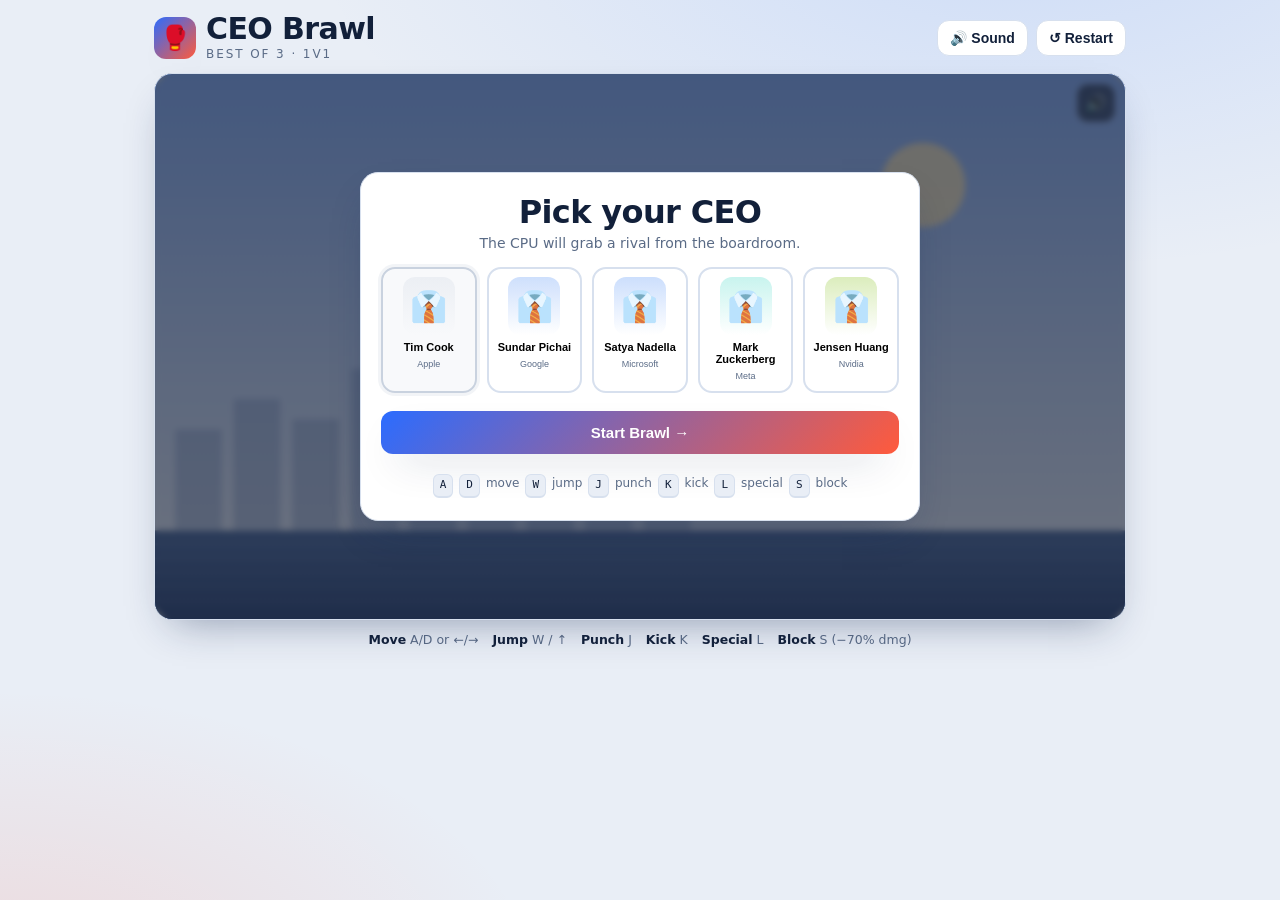
==== ceo-brawl/index.html @ be250859 "create ceo-brawl (asked by SgtSerotonin)" ====
<!DOCTYPE html>
<!-- page-version: 1795556064 -->
<html lang="en">
<head>
<meta charset="utf-8">
<meta name="viewport" content="width=device-width, initial-scale=1, maximum-scale=1, user-scalable=no, viewport-fit=cover">
<meta name="theme-color" content="#0a1120">
<title>CEO Brawl</title>
<style>
  :root{
    --bg:#e9eef6; --ink:#12203a; --ink-soft:#5a6b86; --card:#ffffff;
    --line:#d7e0ee; --accent:#2b6cff; --accent-2:#ff5a3c; --gold:#ffb020;
    --hp:#ff4d4d; --hp2:#ff8a3c; --special:#37c6ff; --shadow:0 18px 40px -18px rgba(20,40,80,.45);
  }
  @media (prefers-color-scheme: dark){
    :root{
      --bg:#0a1120; --ink:#eaf1ff; --ink-soft:#93a4c4; --card:#111a2e;
      --line:#243252; --accent:#4d8bff; --accent-2:#ff6a4d; --gold:#ffc24d;
      --shadow:0 20px 46px -18px rgba(0,0,0,.7);
    }
  }
  *{box-sizing:border-box}
  html,body{height:100%}
  body{
    margin:0; font-family:ui-sans-serif,system-ui,-apple-system,"Segoe UI",Roboto,Helvetica,Arial,sans-serif;
    color:var(--ink); background:
      radial-gradient(1200px 600px at 80% -10%, rgba(77,139,255,.18), transparent 60%),
      radial-gradient(900px 500px at 0% 110%, rgba(255,90,60,.14), transparent 60%),
      var(--bg);
    -webkit-tap-highlight-color:transparent; overscroll-behavior:none;
    display:flex; flex-direction:column; align-items:center; min-height:100dvh;
  }
  .wrap{width:100%; max-width:1000px; padding:14px 14px 22px; display:flex; flex-direction:column; gap:12px}
  header{display:flex; align-items:center; justify-content:space-between; gap:12px}
  .brand{display:flex; align-items:center; gap:10px}
  .logo{width:42px; height:42px; border-radius:12px; display:grid; place-items:center; font-size:24px;
    background:linear-gradient(135deg,var(--accent),var(--accent-2)); color:#fff; box-shadow:var(--shadow)}
  .brand h1{font-size:clamp(20px,4.4vw,30px); margin:0; letter-spacing:-.02em; line-height:1}
  .brand small{display:block; color:var(--ink-soft); font-size:12px; letter-spacing:.16em; text-transform:uppercase; margin-top:3px}
  .topbtns{display:flex; gap:8px}
  .pill{border:1px solid var(--line); background:var(--card); color:var(--ink); border-radius:12px;
    padding:9px 12px; font-size:14px; font-weight:600; cursor:pointer; box-shadow:var(--shadow); transition:transform .12s, filter .12s}
  .pill:hover{transform:translateY(-1px)} .pill:active{transform:translateY(0)}
  .pill.muted{opacity:.6}

  .stage{position:relative; width:100%; aspect-ratio:16/9; border-radius:18px; overflow:hidden;
    background:#0a1120; box-shadow:var(--shadow); border:1px solid var(--line); touch-action:none}
  canvas{display:block; width:100%; height:100%}

  .overlay{position:absolute; inset:0; display:flex; align-items:center; justify-content:center; padding:16px;
    background:rgba(6,10,20,.55); backdrop-filter:blur(3px); text-align:center}
  .overlay.hidden{display:none}
  .panel{background:var(--card); border:1px solid var(--line); border-radius:18px; padding:20px 20px 22px;
    width:100%; max-width:560px; box-shadow:var(--shadow); animation:pop .35s cubic-bezier(.2,.9,.25,1.2)}
  @keyframes pop{from{transform:scale(.9); opacity:0} to{transform:scale(1); opacity:1}}
  .panel h2{margin:0 0 4px; font-size:clamp(22px,5vw,32px); letter-spacing:-.02em}
  .panel .sub{color:var(--ink-soft); margin:0 0 16px; font-size:14px}
  .roster{display:grid; grid-template-columns:repeat(5,1fr); gap:10px}
  @media (max-width:560px){ .roster{grid-template-columns:repeat(3,1fr)} }
  .ceo{border:2px solid var(--line); background:transparent; border-radius:14px; padding:8px 4px 10px; cursor:pointer;
    display:flex; flex-direction:column; align-items:center; gap:6px; transition:transform .12s, border-color .12s, background .12s}
  .ceo:hover{transform:translateY(-3px)}
  .ceo .face{width:52px; height:58px; border-radius:12px; display:grid; place-items:center; font-size:30px;
    background:linear-gradient(180deg, color-mix(in srgb, var(--c) 26%, transparent), transparent)}
  .ceo .nm{font-size:11px; font-weight:700; line-height:1.1; text-align:center}
  .ceo .co{font-size:9px; color:var(--ink-soft); text-align:center}
  .ceo.sel{border-color:var(--c); background:color-mix(in srgb, var(--c) 14%, transparent); box-shadow:0 0 0 3px color-mix(in srgb, var(--c) 25%, transparent)}
  .btnrow{display:flex; gap:10px; margin-top:18px; flex-wrap:wrap}
  .btn{flex:1; min-width:120px; border:none; border-radius:12px; padding:13px 16px; font-size:15px; font-weight:700; cursor:pointer;
    color:#fff; background:linear-gradient(135deg,var(--accent),var(--accent-2)); box-shadow:var(--shadow); transition:transform .12s}
  .btn:hover{transform:translateY(-2px)} .btn:active{transform:translateY(0)}
  .btn.ghost{background:var(--card); color:var(--ink); border:1px solid var(--line)}
  .hint{margin-top:14px; font-size:12px; color:var(--ink-soft); line-height:1.5}
  .keys{display:inline-flex; gap:6px; flex-wrap:wrap; justify-content:center; margin-top:6px}
  kbd{font-family:ui-monospace,Menlo,Consolas,monospace; font-size:11px; background:var(--bg); border:1px solid var(--line);
    border-bottom-width:2px; border-radius:6px; padding:2px 6px; color:var(--ink)}
  .big{font-size:clamp(30px,8vw,54px); font-weight:800; letter-spacing:-.03em; margin:6px 0}
  .big.win{color:var(--accent)} .big.lose{color:var(--accent-2)}
  .scoreline{margin-top:14px; font-size:13px; color:var(--ink-soft)}
  .scoreline code{display:inline-block; margin-top:6px; background:var(--bg); border:1px dashed var(--line);
    border-radius:8px; padding:6px 8px; color:var(--ink); font-size:12px}

  .controls{display:flex; flex-wrap:wrap; gap:8px 14px; align-items:center; justify-content:center;
    color:var(--ink-soft); font-size:12.5px}
  .controls b{color:var(--ink)}
  .touch{position:absolute; inset:auto 0 0 0; display:none; justify-content:space-between; align-items:flex-end;
    padding:10px 12px calc(10px + env(safe-area-inset-bottom)); pointer-events:none; user-select:none}
  .touch .grp{display:flex; gap:10px; pointer-events:auto}
  .tbtn{width:56px; height:56px; border-radius:16px; border:1px solid rgba(255,255,255,.25);
    background:rgba(10,16,30,.55); color:#fff; font-size:22px; font-weight:800; display:grid; place-items:center;
    backdrop-filter:blur(4px); touch-action:none; -webkit-user-select:none; user-select:none}
  .tbtn:active{background:rgba(77,139,255,.5)}
  .tbtn.sp{background:rgba(55,198,255,.35)}
  @media (hover:none), (pointer:coarse){ .touch{display:flex} }
  .mute-fab{position:absolute; top:10px; right:10px; width:38px; height:38px; border-radius:11px; border:1px solid rgba(255,255,255,.25);
    background:rgba(10,16,30,.5); color:#fff; font-size:18px; display:grid; place-items:center; cursor:pointer; backdrop-filter:blur(4px)}
</style>
</head>
<body>
<div class="wrap">
  <header>
    <div class="brand">
      <div class="logo">🥊</div>
      <div>
        <h1>CEO Brawl</h1>
        <small>Best of 3 · 1v1</small>
      </div>
    </div>
    <div class="topbtns">
      <button class="pill" id="muteBtn">🔊 Sound</button>
      <button class="pill" id="restartBtn">↺ Restart</button>
    </div>
  </header>

  <div class="stage" id="stage">
    <canvas id="game"></canvas>
    <button class="mute-fab" id="muteFab" aria-label="Mute">🔊</button>

    <!-- Character select -->
    <div class="overlay" id="selectScreen">
      <div class="panel">
        <h2>Pick your CEO</h2>
        <p class="sub">The CPU will grab a rival from the boardroom.</p>
        <div class="roster" id="roster"></div>
        <div class="btnrow">
          <button class="btn" id="startBtn">Start Brawl →</button>
        </div>
        <div class="hint">
          <span class="keys"><kbd>A</kbd><kbd>D</kbd> move <kbd>W</kbd> jump <kbd>J</kbd> punch <kbd>K</kbd> kick <kbd>L</kbd> special <kbd>S</kbd> block</span>
        </div>
      </div>
    </div>

    <!-- Round intro -->
    <div class="overlay hidden" id="introScreen">
      <div class="panel">
        <div class="big" id="introRound">Round 1</div>
        <p class="sub" id="introVs">Tim Cook vs Mark Zuckerberg</p>
        <div class="big" id="introCount" style="font-size:clamp(40px,12vw,80px)">3</div>
      </div>
    </div>

    <!-- Match over -->
    <div class="overlay hidden" id="overScreen">
      <div class="panel">
        <div class="big" id="overTitle">YOU WIN THE MATCH</div>
        <p class="sub" id="overSub">Tim Cook takes the boardroom.</p>
        <div class="btnrow">
          <button class="btn" id="rematchBtn">Rematch</button>
          <button class="btn ghost" id="changeBtn">Change CEO</button>
        </div>
        <div class="scoreline" id="scoreline"></div>
      </div>
    </div>
  </div>

  <div class="controls">
    <span><b>Move</b> A/D or ←/→</span>
    <span><b>Jump</b> W / ↑</span>
    <span><b>Punch</b> J</span>
    <span><b>Kick</b> K</span>
    <span><b>Special</b> L</span>
    <span><b>Block</b> S (−70% dmg)</span>
  </div>
</div>

<script>
"use strict";
/* ============================================================
   CEO BRAWL — self-contained 2D canvas fighter
   ============================================================ */

/* ---------- Canvas / world ---------- */
const canvas = document.getElementById('game');
const ctx = canvas.getContext('2d');
const W = 960, H = 540, GROUND = 452, GRAV = 2600;
let dpr = 1;
function resize(){
  dpr = Math.min(window.devicePixelRatio || 1, 2);
  canvas.width = W * dpr; canvas.height = H * dpr;
  ctx.setTransform(dpr,0,0,dpr,0,0);
}
resize();
window.addEventListener('resize', resize);

/* ---------- Characters ---------- */
const CHARS = [
  {id:'cook', name:'Tim Cook', company:'Apple', accent:'#c9d2df', accent2:'#8b95a6',
    speed:8, special:'Reality Distortion', specialDesc:'AoE knockback — blasts both rivals off the ground.',
    draw:'cook'},
  {id:'pichai', name:'Sundar Pichai', company:'Google', accent:'#4285f4', accent2:'#34a853',
    speed:7, special:'Gemini Beam', specialDesc:'Fires a multicolor beam projectile.',
    draw:'pichai'},
  {id:'nadella', name:'Satya Nadella', company:'Microsoft', accent:'#3b82f6', accent2:'#2563eb',
    speed:8, special:'Cloud Surge', specialDesc:'Heals 15 HP and stuns the rival.',
    draw:'nadella'},
  {id:'zuck', name:'Mark Zuckerberg', company:'Meta', accent:'#2dd4bf', accent2:'#14b8a6',
    speed:7, special:'Hype Spam', specialDesc:'Rapid multi-hit flurry.',
    draw:'zuck'},
  {id:'huang', name:'Jensen Huang', company:'Nvidia', accent:'#76b900', accent2:'#5a9400',
    speed:9, special:'Green Lightning', specialDesc:'Big damage + stun.',
    draw:'huang'},
];
const PUNCH_DMG = 8, KICK_DMG = 12, SPECIAL_USES = 3;

/* ---------- Audio (WebAudio beeps) ---------- */
let audioCtx = null, muted = false;
function ensureAudio(){ if(!audioCtx){ try{ audioCtx = new (window.AudioContext||window.webkitAudioContext)(); }catch(e){} } }
function beep(freq, dur, type, vol, slideTo){
  if(muted || !audioCtx) return;
  const t = audioCtx.currentTime;
  const o = audioCtx.createOscillator(), g = audioCtx.createGain();
  o.type = type || 'square'; o.frequency.setValueAtTime(freq, t);
  if(slideTo) o.frequency.exponentialRampToValueAtTime(slideTo, t+dur);
  g.gain.setValueAtTime(vol||0.05, t);
  g.gain.exponentialRampToValueAtTime(0.0001, t+dur);
  o.connect(g).connect(audioCtx.destination);
  o.start(t); o.stop(t+dur);
}
const sfx = {
  punch:()=>beep(220,0.08,'square',0.05,120),
  kick:()=>beep(150,0.12,'sawtooth',0.06,70),
  hit:()=>beep(320,0.06,'square',0.05,200),
  block:()=>beep(500,0.05,'triangle',0.04),
  special:()=>beep(400,0.25,'sawtooth',0.06,900),
  ko:()=>{ beep(600,0.5,'sawtooth',0.07,90); },
  win:()=>{ [523,659,784,1047].forEach((f,i)=>setTimeout(()=>beep(f,0.16,'square',0.05),i*110)); },
  lose:()=>{ [400,320,240,160].forEach((f,i)=>setTimeout(()=>beep(f,0.18,'sawtooth',0.05),i*120)); },
  count:()=>beep(660,0.08,'square',0.05),
  go:()=>beep(880,0.2,'square',0.06),
};

/* ---------- Game state ---------- */
let state = 'select'; // select | intro | fight | roundend | matchend
let player, cpu;
let projectiles = [];
let particles = [];
let damageNums = [];
let shake = 0, flash = 0, time = 0, roundTimer = 60;
let round = 1, pWins = 0, cWins = 0, matchWinner = null;
let introT = 0, introStep = 0, roundEndT = 0, roundEndMsg = '';
let last = performance.now();

function makeFighter(c, x, facing, isPlayer){
  return {
    char:c, x, y:GROUND, vx:0, vy:0, facing, onGround:true, isPlayer,
    hp:100, specialUses:SPECIAL_USES, blocking:false,
    punchT:0, kickT:0, hitstun:0, stun:0, flash:0,
    specialAnim:0, specialType:c.special, hypeHits:0, hypeT:0,
    aiTimer:0, aiAction:'approach',
    w:46, h:96,
  };
}

/* ---------- Input ---------- */
const keys = {};
const touch = {left:false, right:false, jump:false, punch:false, kick:false, special:false, block:false};
window.addEventListener('keydown', e=>{
  const k = e.key.toLowerCase();
  if(['arrowleft','arrowright','arrowup','arrowdown',' '].includes(k)) e.preventDefault();
  keys[k] = true;
  if(state==='select' && (k==='enter')) startMatch();
  if(state==='matchend' && (k==='enter')) rematch();
  if(state==='intro' && (k===' ')) skipIntro();
});
window.addEventListener('keyup', e=>{ keys[e.key.toLowerCase()] = false; });

function bindTouch(id, prop){
  const el = document.getElementById(id);
  if(!el) return;
  const on = e=>{ e.preventDefault(); ensureAudio(); touch[prop]=true; };
  const off = e=>{ e.preventDefault(); touch[prop]=false; };
  el.addEventListener('pointerdown', on);
  el.addEventListener('pointerup', off);
  el.addEventListener('pointercancel', off);
  el.addEventListener('pointerleave', off);
}
['tLeft','tRight','tJump','tPunch','tKick','tSpecial','tBlock'].forEach(id=>{
  const map={tLeft:'left',tRight:'right',tJump:'jump',tPunch:'punch',tKick:'kick',tSpecial:'special',tBlock:'block'};
  bindTouch(id, map[id]);
});

/* ---------- UI helpers ---------- */
const $ = id=>document.getElementById(id);
function show(el){ el.classList.remove('hidden'); }
function hide(el){ el.classList.add('hidden'); }

function buildRoster(){
  const r = $('roster'); r.innerHTML='';
  CHARS.forEach(c=>{
    const b = document.createElement('button');
    b.className='ceo'; b.style.setProperty('--c', c.accent);
    b.innerHTML = `<span class="face">👔</span><span class="nm">${c.name}</span><span class="co">${c.company}</span>`;
    b.addEventListener('click', ()=>{
      ensureAudio();
      document.querySelectorAll('.ceo').forEach(x=>x.classList.remove('sel'));
      b.classList.add('sel');
      selectedChar = c;
    });
    r.appendChild(b);
  });
}
let selectedChar = CHARS[0];
buildRoster();
document.querySelector('.ceo').classList.add('sel');

/* ---------- Flow ---------- */
function startMatch(){
  if(!selectedChar) return;
  const others = CHARS.filter(c=>c.id!==selectedChar.id);
  const cpuChar = others[Math.floor(Math.random()*others.length)];
  player = makeFighter(selectedChar, 260, 1, true);
  cpu    = makeFighter(cpuChar, 700, -1, false);
  pWins=0; cWins=0; round=1; matchWinner=null;
  $('introVs').textContent = `${player.char.name}  vs  ${cpu.char.name}`;
  beginRound();
}
function beginRound(){
  player.hp=100; cpu.hp=100;
  player.specialUses=SPECIAL_USES; cpu.specialUses=SPECIAL_USES;
  player.x=260; cpu.x=700; player.y=cpu.y=GROUND; player.vx=cpu.vx=0; player.vy=cpu.vy=0;
  player.facing=1; cpu.facing=-1;
  player.punchT=player.kickT=player.hitstun=player.stun=0;
  cpu.punchT=cpu.kickT=cpu.hitstun=cpu.stun=0;
  player.specialAnim=cpu.specialAnim=0; player.hypeHits=cpu.hypeHits=0;
  projectiles.length=0; particles.length=0; damageNums.length=0;
  roundTimer=60; shake=0; flash=0;
  state='intro'; introT=0; introStep=0;
  $('introRound').textContent = 'Round '+round;
  show($('introScreen')); hide($('selectScreen')); hide($('overScreen'));
}
function skipIntro(){ introT = 999; }
function rematch(){ startMatch(); }
function changeChar(){ state='select'; show($('selectScreen')); hide($('overScreen')); hide($('introScreen')); }

function endRound(winner){
  if(winner==='player') pWins++; else if(winner==='cpu') cWins++;
  roundEndMsg = winner==='player' ? 'KO!' : (winner==='cpu' ? 'KO!' : 'TIME!');
  state='roundend'; roundEndT=0;
  if(winner==='player') sfx.win(); else sfx.lose();
}
function endMatch(){
  state='matchend';
  const won = matchWinner==='player';
  $('overTitle').textContent = won ? 'YOU WIN THE MATCH' : 'CPU WINS THE MATCH';
  $('overTitle').className = 'big ' + (won?'win':'lose');
  $('overSub').textContent = (won?player.char.name:cpu.char.name)+' takes the boardroom.';
  show($('overScreen')); hide($('introScreen'));
  // Leaderboard hook (added by the site; call once at game end)
  const stats = {
    points: (pWins*100) + Math.round(player.hp) + (SPECIAL_USES - player.specialUses)*15,
    wave: round, kills: pWins, seconds: Math.round(60*3 - roundTimer)
  };
  if(window.botScore){
    try{ window.botScore(stats); }catch(e){}
    $('scoreline').innerHTML = 'Paste your score line in Discord for the leaderboard.';
  } else {
    $('scoreline').innerHTML = '';
  }
}

/* ---------- Combat ---------- */
function inRange(a,b){ return Math.abs(a.x-b.x) < 78 && Math.abs(a.y-b.y) < 60; }
function applyHit(att, def, dmg, knock, isSpecial){
  if(def.hitstun>0 || def.stun>0) return;
  let d = dmg;
  if(def.blocking){ d = Math.round(d*0.3); sfx.block(); }
  else { sfx.hit(); }
  def.hp = Math.max(0, def.hp - d);
  def.hitstun = 0.22;
  def.flash = 0.18;
  def.x += knock * (def.facing===1?1:-1) * (def.blocking?0.3:1);
  if(!def.blocking) def.vy = -160;
  shake = Math.min(18, 6 + d*0.5);
  flash = Math.min(0.5, 0.15 + d*0.01);
  spawnHitParticles(def.x, def.y-60, def.blocking?'#9fb4d8':att.char.accent);
  damageNums.push({x:def.x, y:def.y-100, val:d, t:0, block:def.blocking, special:isSpecial});
  if(def.hp<=0){ def.hp=0; }
}
function spawnHitParticles(x,y,color){
  for(let i=0;i<14;i++){
    const a = Math.random()*Math.PI*2, sp = 120+Math.random()*260;
    particles.push({x,y, vx:Math.cos(a)*sp, vy:Math.sin(a)*sp-120, life:0.5, max:0.5, color, r:2+Math.random()*3});
  }
}
function spawnSpecialFx(x,y,color){
  for(let i=0;i<26;i++){
    const a = Math.random()*Math.PI*2, sp = 200+Math.random()*360;
    particles.push({x,y, vx:Math.cos(a)*sp, vy:Math.sin(a)*sp, life:0.7, max:0.7, color, r:3+Math.random()*4});
  }
}

function doPunch(f, foe){
  if(f.punchT>0 || f.kickT>0 || f.hitstun>0 || f.stun>0 || f.specialAnim>0) return;
  f.punchT = 0.28;
  f.facing = (foe.x >= f.x) ? 1 : -1;
  sfx.punch();
  if(inRange(f,foe)) applyHit(f, foe, PUNCH_DMG, 26, false);
}
function doKick(f, foe){
  if(f.punchT>0 || f.kickT>0 || f.hitstun>0 || f.stun>0 || f.specialAnim>0) return;
  f.kickT = 0.36;
  f.facing = (foe.x >= f.x) ? 1 : -1;
  sfx.kick();
  if(inRange(f,foe)) applyHit(f, foe, KICK_DMG, 40, false);
}
function doSpecial(f, foe){
  if(f.specialUses<=0 || f.hitstun>0 || f.stun>0 || f.specialAnim>0) return;
  f.specialUses--;
  f.facing = (foe.x >= f.x) ? 1 : -1;
  sfx.special();
  const type = f.char.special;
  if(type==='Reality Distortion'){
    f.specialAnim=0.6; spawnSpecialFx(f.x, f.y-50, f.char.accent);
    if(Math.abs(f.x-foe.x)<220){ applyHit(f, foe, 10, 120, true); foe.vy=-420; }
  } else if(type==='Gemini Beam'){
    f.specialAnim=0.4;
    projectiles.push({x:f.x+f.facing*30, y:f.y-55, vx:f.facing*520, owner:f, dmg:16,
      hit:false, life:1.4, colors:['#4285f4','#ea4335','#fbbc05','#34a853']});
  } else if(type==='Cloud Surge'){
    f.specialAnim=0.6; spawnSpecialFx(f.x, f.y-50, '#8fd3ff');
    f.hp = Math.min(100, f.hp+15);
    damageNums.push({x:f.x, y:f.y-100, val:15, t:0, heal:true});
    if(Math.abs(f.x-foe.x)<260){ foe.stun = 1.2; foe.hitstun=0.2; shake=10; }
  } else if(type==='Hype Spam'){
    f.specialAnim=0.7; f.hypeHits=0; f.hypeT=0;
  } else if(type==='Green Lightning'){
    f.specialAnim=0.6; spawnSpecialFx(foe.x, foe.y-50, '#76b900');
    if(Math.abs(f.x-foe.x)<320){ applyHit(f, foe, 24, 90, true); foe.stun=1.4; shake=16; }
  }
}

/* ---------- CPU AI ---------- */
function updateCPU(f, foe, dt){
  if(f.hitstun>0 || f.stun>0 || f.specialAnim>0) return;
  f.aiTimer -= dt;
  const dist = Math.abs(f.x-foe.x);
  if(f.aiTimer<=0){
    f.aiTimer = 0.25 + Math.random()*0.4;
    const r = Math.random();
    if(dist>120) f.aiAction = 'approach';
    else if(r<0.42) f.aiAction = 'punch';
    else if(r<0.72) f.aiAction = 'kick';
    else if(r<0.85) f.aiAction = 'block';
    else if(r<0.93 && f.specialUses>0 && dist<260) f.aiAction = 'special';
    else f.aiAction = 'approach';
  }
  // face player
  f.facing = (foe.x>=f.x)?1:-1;
  switch(f.aiAction){
    case 'approach':
      f.vx = f.facing * f.char.speed * 60;
      break;
    case 'punch':
      if(dist<80) doPunch(f, foe); f.vx=0;
      break;
    case 'kick':
      if(dist<92) doKick(f, foe); f.vx=0;
      break;
    case 'block':
      f.blocking = true; f.vx=0;
      break;
    case 'special':
      doSpecial(f, foe);
      break;
  }
  if(f.aiAction!=='block') f.blocking=false;
}

/* ---------- Update ---------- */
function controlPlayer(f, foe, dt){
  if(f.hitstun>0 || f.stun>0 || f.specialAnim>0){ f.blocking=false; return; }
  let move=0;
  if(keys['a']||keys['arrowleft']||touch.left) move-=1;
  if(keys['d']||keys['arrowright']||touch.right) move+=1;
  f.vx = move * f.char.speed * 60;
  f.blocking = !!(keys['s']||touch.block) && f.onGround;
  if((keys['w']||keys['arrowup']||touch.jump) && f.onGround && !f.blocking){ f.vy=-820; f.onGround=false; }
  if(keys['j']||touch.punch){ doPunch(f,foe); keys['j']=false; touch.punch=false; }
  if(keys['k']||touch.kick){ doKick(f,foe); keys['k']=false; touch.kick=false; }
  if(keys['l']||touch.special){ doSpecial(f,foe); keys['l']=false; touch.special=false; }
}

function physics(f, dt){
  f.x += f.vx*dt;
  f.vy += GRAV*dt;
  f.y += f.vy*dt;
  if(f.y>=GROUND){ f.y=GROUND; f.vy=0; f.onGround=true; } else f.onGround=false;
  f.x = Math.max(40, Math.min(W-40, f.x));
  if(f.punchT>0) f.punchT-=dt;
  if(f.kickT>0) f.kickT-=dt;
  if(f.hitstun>0) f.hitstun-=dt;
  if(f.stun>0) f.stun-=dt;
  if(f.flash>0) f.flash-=dt;
  if(f.specialAnim>0) f.specialAnim-=dt;
}

function update(dt){
  time += dt;
  if(shake>0) shake = Math.max(0, shake - dt*40);
  if(flash>0) flash = Math.max(0, flash - dt*2.2);

  if(state==='intro'){
    introT += dt;
    const step = Math.floor(introT/0.7);
    if(step!==introStep){
      introStep=step;
      const labels=['3','2','1','FIGHT!'];
      if(step<4){ $('introCount').textContent=labels[step]; if(step<3) sfx.count(); else sfx.go(); }
      if(step>=4){ state='fight'; hide($('introScreen')); }
    }
    return;
  }
  if(state==='roundend'){
    roundEndT += dt;
    updateParticles(dt);
    if(roundEndT>1.6){
      if(pWins>=2 || cWins>=2){ matchWinner = pWins>=2?'player':'cpu'; endMatch(); }
      else { round++; beginRound(); }
    }
    return;
  }
  if(state!=='fight') return;

  // timer
  roundTimer -= dt;
  if(roundTimer<=0){
    roundTimer=0;
    const w = player.hp>cpu.hp?'player':(cpu.hp>player.hp?'cpu':'draw');
    if(w==='draw'){ endRound(player.hp>=cpu.hp?'player':'cpu'); }
    else endRound(w);
    return;
  }

  controlPlayer(player, cpu, dt);
  updateCPU(cpu, player, dt);
  physics(player, dt);
  physics(cpu, dt);

  // Hype Spam multi-hit
  if(player.specialAnim>0 && player.char.special==='Hype Spam'){
    player.hypeT -= dt;
    if(player.hypeT<=0 && player.hypeHits<4){
      player.hypeHits++; player.hypeT=0.12;
      if(inRange(player,cpu)) applyHit(player,cpu,5,20,true);
    }
  }
  if(cpu.specialAnim>0 && cpu.char.special==='Hype Spam'){
    cpu.hypeT -= dt;
    if(cpu.hypeT<=0 && cpu.hypeHits<4){
      cpu.hypeHits++; cpu.hypeT=0.12;
      if(inRange(cpu,player)) applyHit(cpu,player,5,20,true);
    }
  }

  // projectiles
  for(let i=projectiles.length-1;i>=0;i--){
    const p = projectiles[i];
    p.x += p.vx*dt; p.life -= dt;
    const target = p.owner===player?cpu:player;
    if(!p.hit && Math.abs(p.x-target.x)<40 && Math.abs(p.y-(target.y-55))<50){
      p.hit=true; applyHit(p.owner, target, p.dmg, 60, true);
    }
    if(p.life<=0 || p.x<-40 || p.x>W+40) projectiles.splice(i,1);
  }

  updateParticles(dt);

  // KO check
  if(player.hp<=0 || cpu.hp<=0){
    sfx.ko();
    endRound(player.hp<=0?'cpu':'player');
  }
}

function updateParticles(dt){
  for(let i=particles.length-1;i>=0;i--){
    const p=particles[i];
    p.x+=p.vx*dt; p.y+=p.vy*dt; p.vy+=900*dt; p.life-=dt;
    if(p.life<=0) particles.splice(i,1);
  }
  for(let i=damageNums.length-1;i>=0;i--){
    const d=damageNums[i]; d.t+=dt; d.y-=40*dt;
    if(d.t>0.9) damageNums.splice(i,1);
  }
}

/* ---------- Drawing ---------- */
function rr(x,y,w,h,r){ ctx.beginPath(); ctx.moveTo(x+r,y); ctx.arcTo(x+w,y,x+w,y+h,r);
  ctx.arcTo(x+w,y+h,x,y+h,r); ctx.arcTo(x,y+h,x,y,r); ctx.arcTo(x,y,x+w,y,r); ctx.closePath(); }

function drawBackground(){
  const g = ctx.createLinearGradient(0,0,0,H);
  g.addColorStop(0,'#8fb8ff'); g.addColorStop(0.55,'#c7dcff'); g.addColorStop(1,'#eef4ff');
  ctx.fillStyle=g; ctx.fillRect(0,0,W,H);
  // sun
  ctx.fillStyle='rgba(255,240,200,.8)'; ctx.beginPath(); ctx.arc(760,110,42,0,7); ctx.fill();
  // skyline
  ctx.fillStyle='rgba(120,150,200,.35)';
  const b=[60,90,70,120,80,100,70,140,90];
  let bx=20;
  for(const hgt of b){ ctx.fillRect(bx, GROUND-hgt-40, 46, hgt+40); bx+=58; }
  // ground
  const gg=ctx.createLinearGradient(0,GROUND,0,H);
  gg.addColorStop(0,'#5b7bb0'); gg.addColorStop(1,'#3f5a8c');
  ctx.fillStyle=gg; ctx.fillRect(0,GROUND,W,H-GROUND);
  ctx.strokeStyle='rgba(255,255,255,.25)'; ctx.lineWidth=2;
  ctx.beginPath(); ctx.moveTo(0,GROUND); ctx.lineTo(W,GROUND); ctx.stroke();
  // floor lines
  ctx.strokeStyle='rgba(255,255,255,.08)';
  for(let i=1;i<6;i++){ ctx.beginPath(); ctx.moveTo(0,GROUND+i*14); ctx.lineTo(W,GROUND+i*14); ctx.stroke(); }
}

function drawAvatar(f){
  const c=f.char;
  const x=f.x, y=f.y;
  ctx.save();
  // shadow
  ctx.fillStyle='rgba(0,0,0,.22)';
  ctx.beginPath(); ctx.ellipse(x, GROUND+6, 30, 8, 0, 0, 7); ctx.fill();

  ctx.translate(x,y);
  ctx.scale(f.facing,1);
  if(f.flash>0){ ctx.globalAlpha = 0.6+0.4*Math.sin(time*60); }
  if(f.stun>0){ ctx.rotate(Math.sin(time*20)*0.05); }

  const suit = '#2b3550';
  const skin = '#e8c39e';
  const hair = c.id==='huang'?'#5a3a1a':(c.id==='pichai'?'#2a2a2a':'#3a2a1a');

  // legs
  ctx.fillStyle='#1e2740';
  const legSwing = f.onGround && Math.abs(f.vx)>10 ? Math.sin(time*14)*6 : 0;
  rr(-16+legSwing, -34, 13, 34, 4); ctx.fill();
  rr(3-legSwing, -34, 13, 34, 4); ctx.fill();
  // shoes
  ctx.fillStyle='#111827';
  rr(-18+legSwing, -8, 17, 8, 3); ctx.fill();
  rr(1-legSwing, -8, 17, 8, 3); ctx.fill();

  // body / suit
  ctx.fillStyle=suit;
  rr(-20, -86, 40, 56, 10); ctx.fill();
  // shirt
  ctx.fillStyle='#eef2f8';
  ctx.beginPath(); ctx.moveTo(-8,-86); ctx.lineTo(8,-86); ctx.lineTo(0,-52); ctx.closePath(); ctx.fill();
  // tie (accent)
  ctx.fillStyle=c.accent;
  ctx.beginPath(); ctx.moveTo(-4,-84); ctx.lineTo(4,-84); ctx.lineTo(0,-58); ctx.closePath(); ctx.fill();
  // jacket lapels
  ctx.fillStyle=c.accent2;
  ctx.beginPath(); ctx.moveTo(-20,-86); ctx.lineTo(-8,-86); ctx.lineTo(-14,-58); ctx.closePath(); ctx.fill();
  ctx.beginPath(); ctx.moveTo(20,-86); ctx.lineTo(8,-86); ctx.lineTo(14,-58); ctx.closePath(); ctx.fill();

  // arms
  ctx.fillStyle=suit;
  const punch = f.punchT>0 ? Math.sin((0.28-f.punchT)/0.28*Math.PI) : 0;
  const kick = f.kickT>0 ? Math.sin((0.36-f.kickT)/0.36*Math.PI) : 0;
  // back arm
  rr(-26, -82, 11, 34, 5); ctx.fill();
  // front arm (punch extends)
  const armLen = 30 + punch*34;
  rr(14, -82, 11, armLen, 5); ctx.fill();
  // fist
  ctx.fillStyle=skin;
  ctx.beginPath(); ctx.arc(19, -82+armLen, 7, 0, 7); ctx.fill();

  // kick leg (front)
  if(kick>0){
    ctx.fillStyle='#1e2740';
    const kLen = 30 + kick*40;
    rr(2, -34, 13, kLen, 5); ctx.fill();
    ctx.fillStyle='#111827';
    ctx.beginPath(); ctx.arc(8, -34+kLen, 8, 0, 7); ctx.fill();
  }

  // head
  ctx.fillStyle=skin;
  ctx.beginPath(); ctx.arc(0, -100, 15, 0, 7); ctx.fill();
  // hair
  ctx.fillStyle=hair;
  ctx.beginPath(); ctx.arc(0, -104, 15, Math.PI, 0); ctx.fill();
  if(c.id==='cook'){ ctx.fillStyle='#8b95a6'; ctx.beginPath(); ctx.arc(0,-104,15,Math.PI*0.9,Math.PI*0.1); ctx.fill(); }

  // face features per character
  ctx.fillStyle='#1a1a1a';
  if(c.id==='cook'){
    // glasses
    ctx.strokeStyle='#333'; ctx.lineWidth=2;
    ctx.strokeRect(-10,-102,8,7); ctx.strokeRect(2,-102,8,7);
    ctx.beginPath(); ctx.moveTo(-2,-99); ctx.lineTo(2,-99); ctx.stroke();
  } else if(c.id==='pichai'){
    // bindi
    ctx.fillStyle='#e11d48'; ctx.beginPath(); ctx.arc(0,-108,1.8,0,7); ctx.fill();
    ctx.fillStyle='#1a1a1a';
    ctx.beginPath(); ctx.arc(-5,-100,1.6,0,7); ctx.fill();
    ctx.beginPath(); ctx.arc(5,-100,1.6,0,7); ctx.fill();
  } else if(c.id==='nadella'){
    ctx.fillStyle='#1a1a1a';
    ctx.beginPath(); ctx.arc(-5,-100,1.7,0,7); ctx.fill();
    ctx.beginPath(); ctx.arc(5,-100,1.7,0,7); ctx.fill();
  } else if(c.id==='zuck'){
    ctx.fillStyle='#1a1a1a';
    ctx.beginPath(); ctx.arc(-5,-100,1.7,0,7); ctx.fill();
    ctx.beginPath(); ctx.arc(5,-100,1.7,0,7); ctx.fill();
  } else if(c.id==='huang'){
    // sunglasses
    ctx.fillStyle='#111';
    ctx.fillRect(-11,-102,9,6); ctx.fillRect(2,-102,9,6);
    ctx.fillRect(-2,-101,4,2);
  }
  // mouth
  ctx.strokeStyle='#7a4a3a'; ctx.lineWidth=1.5;
  ctx.beginPath(); ctx.moveTo(-4,-92); ctx.lineTo(4,-92); ctx.stroke();

  // blocking shield
  if(f.blocking){
    ctx.globalAlpha=0.5;
    ctx.fillStyle=c.accent;
    ctx.beginPath(); ctx.arc(24,-70,20,0,7); ctx.fill();
    ctx.globalAlpha=1;
  }
  // special aura
  if(f.specialAnim>0){
    ctx.globalAlpha=0.4*f.specialAnim;
    ctx.strokeStyle=c.accent; ctx.lineWidth=4;
    ctx.beginPath(); ctx.arc(0,-70, 40+(0.6-f.specialAnim)*30, 0, 7); ctx.stroke();
    ctx.globalAlpha=1;
  }
  ctx.restore();
}

function drawProjectiles(){
  for(const p of projectiles){
    const g=ctx.createLinearGradient(p.x-14,p.y,p.x+14,p.y);
    p.colors.forEach((col,i)=>g.addColorStop(i/(p.colors.length-1),col));
    ctx.fillStyle=g;
    ctx.beginPath(); ctx.ellipse(p.x,p.y,16,7,0,0,7); ctx.fill();
    ctx.fillStyle='rgba(255,255,255,.7)';
    ctx.beginPath(); ctx.ellipse(p.x,p.y,8,3,0,0,7); ctx.fill();
  }
}
function drawParticles(){
  for(const p of particles){
    ctx.globalAlpha = Math.max(0, p.life/p.max);
    ctx.fillStyle=p.color;
    ctx.beginPath(); ctx.arc(p.x,p.y,p.r,0,7); ctx.fill();
  }
  ctx.globalAlpha=1;
}
function drawDamageNums(){
  ctx.textAlign='center';
  for(const d of damageNums){
    const a = Math.max(0, 1-d.t/0.9);
    ctx.globalAlpha=a;
    ctx.font='bold 22px system-ui, sans-serif';
    ctx.fillStyle = d.heal?'#3ddc84':(d.block?'#9fb4d8':(d.special?'#ffd24d':'#ff5a3c'));
    ctx.strokeStyle='rgba(0,0,0,.5)'; ctx.lineWidth=3;
    const txt = d.heal?('+'+d.val):('-'+d.val);
    ctx.strokeText(txt,d.x,d.y); ctx.fillText(txt,d.x,d.y);
  }
  ctx.globalAlpha=1;
}

function drawHUD(){
  const pad=16, barW=300, barH=20, top=14;
  // player (left)
  drawBar(pad, top, barW, barH, player.hp/100, true);
  // cpu (right)
  drawBar(W-pad-barW, top, barW, barH, cpu.hp/100, false);
  // names
  ctx.textAlign='left'; ctx.font='bold 14px system-ui, sans-serif';
  ctx.fillStyle='#fff'; ctx.strokeStyle='rgba(0,0,0,.6)'; ctx.lineWidth=3;
  ctx.strokeText(player.char.name, pad, top+barH+16); ctx.fillText(player.char.name, pad, top+barH+16);
  ctx.textAlign='right';
  ctx.strokeText(cpu.char.name, W-pad, top+barH+16); ctx.fillText(cpu.char.name, W-pad, top+barH+16);

  // special pips
  drawPips(pad, top+barH+24, player.specialUses, player.char.accent, 'left');
  drawPips(W-pad, top+barH+24, cpu.specialUses, cpu.char.accent, 'right');

  // round timer center
  const t = Math.max(0, Math.ceil(roundTimer));
  ctx.textAlign='center';
  ctx.font='bold 34px system-ui, sans-serif';
  ctx.fillStyle = t<=10?'#ff5a3c':'#fff'; ctx.strokeStyle='rgba(0,0,0,.6)'; ctx.lineWidth=4;
  ctx.strokeText(t, W/2, top+30); ctx.fillText(t, W/2, top+30);
  ctx.font='bold 11px system-ui, sans-serif'; ctx.fillStyle='rgba(255,255,255,.8)';
  ctx.fillText('ROUND '+round, W/2, top+46);

  // score pips
  ctx.font='16px system-ui, sans-serif';
  ctx.textAlign='left'; ctx.fillStyle='#ffd24d';
  let sp=''; for(let i=0;i<2;i++) sp += i<pWins?'●':'○';
  ctx.fillText(sp, pad, top+barH+44);
  ctx.textAlign='right';
  let cp=''; for(let i=0;i<2;i++) cp += i<cWins?'●':'○';
  ctx.fillText(cp, W-pad, top+barH+44);
}
function drawBar(x,y,w,h,frac,left){
  ctx.fillStyle='rgba(0,0,0,.4)'; rr(x,y,w,h,8); ctx.fill();
  const g=ctx.createLinearGradient(x,0,x+w,0);
  g.addColorStop(0,'#ff4d4d'); g.addColorStop(1,'#ff8a3c');
  ctx.fillStyle=g;
  const fw=Math.max(0,w*frac);
  if(left){ rr(x,y,fw,h,8); } else { rr(x+w-fw,y,fw,h,8); }
  ctx.fill();
  ctx.strokeStyle='rgba(255,255,255,.5)'; ctx.lineWidth=1.5; rr(x,y,w,h,8); ctx.stroke();
}
function drawPips(x,y,n,color,align){
  ctx.textAlign = align;
  ctx.font='bold 10px system-ui, sans-serif';
  ctx.fillStyle='rgba(255,255,255,.85)';
  let s='SP ';
  for(let i=0;i<SPECIAL_USES;i++) s += i<n?'●':'○';
  ctx.strokeStyle='rgba(0,0,0,.5)'; ctx.lineWidth=2;
  ctx.strokeText(s, x, y); ctx.fillText(s, x, y);
}

function drawRoundBanner(){
  if(state==='roundend'){
    ctx.textAlign='center';
    ctx.font='bold 64px system-ui, sans-serif';
    ctx.fillStyle='#fff'; ctx.strokeStyle='rgba(0,0,0,.6)'; ctx.lineWidth=6;
    const msg = roundEndMsg==='KO!' ? (pWins>cWins?'KO!':'KO!') : 'TIME!';
    ctx.strokeText(msg, W/2, H/2); ctx.fillText(msg, W/2, H/2);
    ctx.font='bold 22px system-ui, sans-serif';
    ctx.fillStyle='#ffd24d';
    ctx.fillText(pWins>cWins?'You take the round!':'CPU takes the round!', W/2, H/2+40);
  }
}

function render(){
  ctx.save();
  if(shake>0){
    ctx.translate((Math.random()-0.5)*shake, (Math.random()-0.5)*shake);
  }
  drawBackground();
  if(player && cpu){
    // draw the one further back first
    if(player.y<=cpu.y){ drawAvatar(player); drawAvatar(cpu); } else { drawAvatar(cpu); drawAvatar(player); }
  }
  drawProjectiles();
  drawParticles();
  drawDamageNums();
  if(state==='fight'||state==='roundend'||state==='intro') drawHUD();
  drawRoundBanner();
  ctx.restore();
  if(flash>0){ ctx.fillStyle='rgba(255,255,255,'+flash+')'; ctx.fillRect(0,0,W,H); }
}

/* ---------- Main loop ---------- */
function loop(now){
  let dt = (now-last)/1000; last=now;
  if(dt>0.05) dt=0.05;
  if(!document.hidden){
    update(dt);
    render();
  }
  requestAnimationFrame(loop);
}
requestAnimationFrame(loop);

/* ---------- Buttons ---------- */
$('startBtn').addEventListener('click', ()=>{ ensureAudio(); startMatch(); });
$('rematchBtn').addEventListener('click', ()=>{ ensureAudio(); rematch(); });
$('changeBtn').addEventListener('click', changeChar);
$('restartBtn').addEventListener('click', ()=>{ ensureAudio(); state='select'; show($('selectScreen')); hide($('overScreen')); hide($('introScreen')); });

function toggleMute(){
  muted=!muted;
  const label = muted?'🔇 Muted':'🔊 Sound';
  $('muteBtn').textContent=label; $('muteBtn').classList.toggle('muted',muted);
  $('muteFab').textContent = muted?'🔇':'🔊';
}
$('muteBtn').addEventListener('click', ()=>{ ensureAudio(); toggleMute(); });
$('muteFab').addEventListener('click', e=>{ e.stopPropagation(); ensureAudio(); toggleMute(); });

/* pause when hidden */
document.addEventListener('visibilitychange', ()=>{ last=performance.now(); });
</script>

<!-- bot-score-helper --><script>
(function(){
  function fnv(s){ var h=0x811c9dc5; for(var i=0;i<s.length;i++){ h^=s.charCodeAt(i); h=Math.imul(h,0x01000193)>>>0; } return h; }
  function game(){ var p=location.pathname.split('/').filter(function(x){return x&&x!=='index.html';}); return (p[p.length-1]||'game').toLowerCase().replace(/[^a-z0-9-]/g,''); }
  window.botScore=function(st){
    st=st||{}; var g=game(), v={}, parts=[], sum=[g];
    ['wave','kills','points','headshots','time'].forEach(function(k){
      var x=st[k]; if(k==='time') x=(st.time!=null?st.time:st.seconds);
      x=Math.max(0,Math.floor(+x||0)); v[k]=x; sum.push(x);
      if(st[k]!=null||(k==='time'&&st.seconds!=null)) parts.push(k==='time'?'time '+Math.floor(x/60)+':'+('0'+x%60).slice(-2):k+' '+x);
    });
    var line='SCORE '+g+' '+parts.join(' \u00b7 ')+' #'+fnv(sum.join('|')+'|isaiahgpt-scores-v1').toString(36);
    try{ document.exitPointerLock&&document.exitPointerLock(); }catch(e){}
    var old=document.getElementById('bot-score'); if(old) old.remove();
    var d=document.createElement('div'); d.id='bot-score';
    d.style.cssText='position:fixed;left:50%;bottom:24px;transform:translateX(-50%);z-index:99999;max-width:92vw;background:rgba(10,14,12,.94);color:#dfe;border:1px solid #4a7;border-radius:10px;padding:10px 12px;font:13px/1.4 monospace;text-align:center;box-shadow:0 6px 24px rgba(0,0,0,.6)';
    d.innerHTML='<div style="opacity:.8;margin-bottom:6px">Paste this in Discord to get on the leaderboard</div>';
    var t=document.createElement('div'); t.textContent=line; t.style.cssText='user-select:all;word-break:break-all;margin-bottom:8px;color:#fff';
    var b=document.createElement('button'); b.textContent='Copy';
    b.style.cssText='font:inherit;padding:5px 14px;border-radius:6px;border:0;background:#3c9;color:#021;cursor:pointer';
    b.onclick=function(e){ e.stopPropagation(); (navigator.clipboard?navigator.clipboard.writeText(line):Promise.reject()).then(function(){ b.textContent='Copied \u2713'; },function(){ b.textContent='Select the line and copy it'; }); };
    var x=document.createElement('button'); x.textContent='\u2715'; x.title='Close';
    x.style.cssText='font:inherit;margin-left:8px;padding:5px 9px;border-radius:6px;border:0;background:#333;color:#ccc;cursor:pointer';
    x.onclick=function(e){ e.stopPropagation(); d.remove(); };
    d.appendChild(t); d.appendChild(b); d.appendChild(x); document.body.appendChild(d);
    return line;
  };
})();
</script><!-- /bot-score-helper -->
</body>
</html>
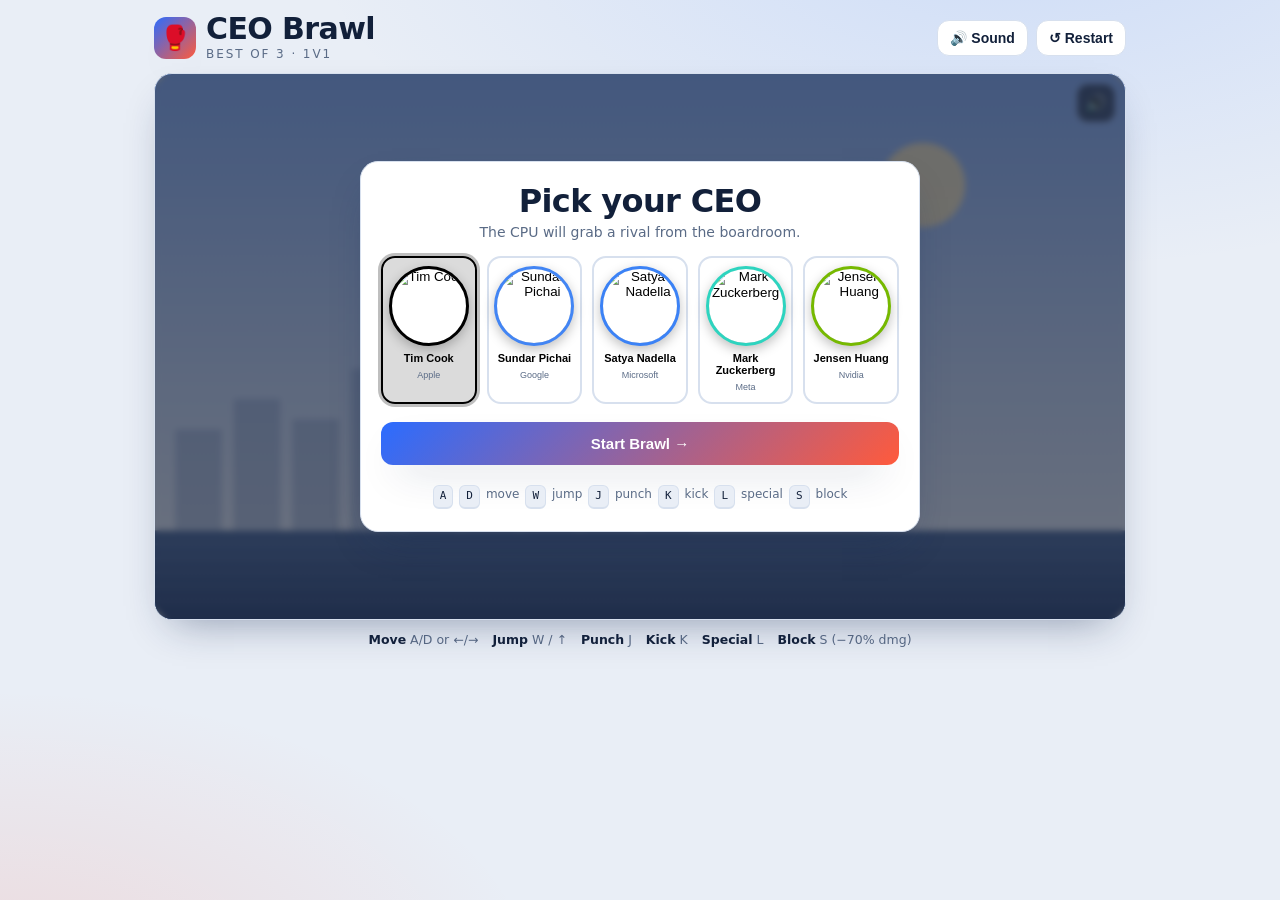
==== commit bdd990dd: "update ceo-brawl (asked by SgtSerotonin)" ====
--- a/ceo-brawl/index.html
+++ b/ceo-brawl/index.html
@@ -1,5 +1,5 @@
 <!DOCTYPE html>
-<!-- page-version: 1795556064 -->
+<!-- page-version: 1795556315 -->
 <html lang="en">
 <head>
 <meta charset="utf-8">
@@ -60,8 +60,8 @@
   .ceo{border:2px solid var(--line); background:transparent; border-radius:14px; padding:8px 4px 10px; cursor:pointer;
     display:flex; flex-direction:column; align-items:center; gap:6px; transition:transform .12s, border-color .12s, background .12s}
   .ceo:hover{transform:translateY(-3px)}
-  .ceo .face{width:52px; height:58px; border-radius:12px; display:grid; place-items:center; font-size:30px;
-    background:linear-gradient(180deg, color-mix(in srgb, var(--c) 26%, transparent), transparent)}
+  .ceo .face{width:80px; height:80px; border-radius:50%; display:grid; place-items:center; overflow:hidden;
+    border:3px solid var(--c); box-shadow:0 4px 12px rgba(0,0,0,.25); background:#fff}
   .ceo .nm{font-size:11px; font-weight:700; line-height:1.1; text-align:center}
   .ceo .co{font-size:9px; color:var(--ink-soft); text-align:center}
   .ceo.sel{border-color:var(--c); background:color-mix(in srgb, var(--c) 14%, transparent); box-shadow:0 0 0 3px color-mix(in srgb, var(--c) 25%, transparent)}
@@ -185,21 +185,21 @@
 
 /* ---------- Characters ---------- */
 const CHARS = [
-  {id:'cook', name:'Tim Cook', company:'Apple', accent:'#c9d2df', accent2:'#8b95a6',
+  {id:'cook', name:'Tim Cook', company:'Apple', accent:'#000000', accent2:'#8b95a6',
     speed:8, special:'Reality Distortion', specialDesc:'AoE knockback — blasts both rivals off the ground.',
-    draw:'cook'},
+    photo:'https://commons.wikimedia.org/wiki/Special:FilePath/Tim_Cook_(2017).jpg'},
   {id:'pichai', name:'Sundar Pichai', company:'Google', accent:'#4285f4', accent2:'#34a853',
     speed:7, special:'Gemini Beam', specialDesc:'Fires a multicolor beam projectile.',
-    draw:'pichai'},
+    photo:'https://commons.wikimedia.org/wiki/Special:FilePath/Sundar_Pichai.jpg'},
   {id:'nadella', name:'Satya Nadella', company:'Microsoft', accent:'#3b82f6', accent2:'#2563eb',
     speed:8, special:'Cloud Surge', specialDesc:'Heals 15 HP and stuns the rival.',
-    draw:'nadella'},
+    photo:'https://commons.wikimedia.org/wiki/Special:FilePath/Satya_Nadella.jpg'},
   {id:'zuck', name:'Mark Zuckerberg', company:'Meta', accent:'#2dd4bf', accent2:'#14b8a6',
     speed:7, special:'Hype Spam', specialDesc:'Rapid multi-hit flurry.',
-    draw:'zuck'},
+    photo:'https://commons.wikimedia.org/wiki/Special:FilePath/Mark-Zuckerberg-2019.jpg'},
   {id:'huang', name:'Jensen Huang', company:'Nvidia', accent:'#76b900', accent2:'#5a9400',
     speed:9, special:'Green Lightning', specialDesc:'Big damage + stun.',
-    draw:'huang'},
+    photo:'https://commons.wikimedia.org/wiki/Special:FilePath/Jensen_huang_stanford_2026-04-30_008_(cropped).jpg'},
 ];
 const PUNCH_DMG = 8, KICK_DMG = 12, SPECIAL_USES = 3;
 
@@ -242,6 +242,8 @@
 let last = performance.now();
 
 function makeFighter(c, x, facing, isPlayer){
+  const img = new Image();
+  img.src = c.photo;
   return {
     char:c, x, y:GROUND, vx:0, vy:0, facing, onGround:true, isPlayer,
     hp:100, specialUses:SPECIAL_USES, blocking:false,
@@ -249,6 +251,7 @@
     specialAnim:0, specialType:c.special, hypeHits:0, hypeT:0,
     aiTimer:0, aiAction:'approach',
     w:46, h:96,
+    photoImg: img,
   };
 }
 
@@ -290,7 +293,7 @@
   CHARS.forEach(c=>{
     const b = document.createElement('button');
     b.className='ceo'; b.style.setProperty('--c', c.accent);
-    b.innerHTML = `<span class="face">👔</span><span class="nm">${c.name}</span><span class="co">${c.company}</span>`;
+    b.innerHTML = `<span class="face"><img src="${c.photo}" alt="${c.name}" style="width:100%;height:100%;object-fit:cover;border-radius:50%;box-shadow:0 4px 12px rgba(0,0,0,.3)"></span><span class="nm">${c.name}</span><span class="co">${c.company}</span>`;
     b.addEventListener('click', ()=>{
       ensureAudio();
       document.querySelectorAll('.ceo').forEach(x=>x.classList.remove('sel'));
@@ -623,10 +626,17 @@
   ctx.scale(f.facing,1);
   if(f.flash>0){ ctx.globalAlpha = 0.6+0.4*Math.sin(time*60); }
   if(f.stun>0){ ctx.rotate(Math.sin(time*20)*0.05); }
+  
+  // Animation values
+  const punch = f.punchT>0 ? Math.sin((0.28-f.punchT)/0.28*Math.PI) : 0;
+  const kick = f.kickT>0 ? Math.sin((0.36-f.kickT)/0.36*Math.PI) : 0;
+  const hitSquash = f.hitstun>0 ? 0.85 : 1;
+  
+  ctx.scale(1, hitSquash);
+  if(punch>0) ctx.rotate(-punch*0.15);
+  if(kick>0) ctx.rotate(kick*0.1);
 
   const suit = '#2b3550';
-  const skin = '#e8c39e';
-  const hair = c.id==='huang'?'#5a3a1a':(c.id==='pichai'?'#2a2a2a':'#3a2a1a');
 
   // legs
   ctx.fillStyle='#1e2740';
@@ -654,15 +664,13 @@
 
   // arms
   ctx.fillStyle=suit;
-  const punch = f.punchT>0 ? Math.sin((0.28-f.punchT)/0.28*Math.PI) : 0;
-  const kick = f.kickT>0 ? Math.sin((0.36-f.kickT)/0.36*Math.PI) : 0;
   // back arm
   rr(-26, -82, 11, 34, 5); ctx.fill();
   // front arm (punch extends)
   const armLen = 30 + punch*34;
   rr(14, -82, 11, armLen, 5); ctx.fill();
   // fist
-  ctx.fillStyle=skin;
+  ctx.fillStyle='#e8c39e';
   ctx.beginPath(); ctx.arc(19, -82+armLen, 7, 0, 7); ctx.fill();
 
   // kick leg (front)
@@ -674,44 +682,43 @@
     ctx.beginPath(); ctx.arc(8, -34+kLen, 8, 0, 7); ctx.fill();
   }
 
-  // head
-  ctx.fillStyle=skin;
-  ctx.beginPath(); ctx.arc(0, -100, 15, 0, 7); ctx.fill();
-  // hair
-  ctx.fillStyle=hair;
-  ctx.beginPath(); ctx.arc(0, -104, 15, Math.PI, 0); ctx.fill();
-  if(c.id==='cook'){ ctx.fillStyle='#8b95a6'; ctx.beginPath(); ctx.arc(0,-104,15,Math.PI*0.9,Math.PI*0.1); ctx.fill(); }
-
-  // face features per character
-  ctx.fillStyle='#1a1a1a';
-  if(c.id==='cook'){
-    // glasses
-    ctx.strokeStyle='#333'; ctx.lineWidth=2;
-    ctx.strokeRect(-10,-102,8,7); ctx.strokeRect(2,-102,8,7);
-    ctx.beginPath(); ctx.moveTo(-2,-99); ctx.lineTo(2,-99); ctx.stroke();
-  } else if(c.id==='pichai'){
-    // bindi
-    ctx.fillStyle='#e11d48'; ctx.beginPath(); ctx.arc(0,-108,1.8,0,7); ctx.fill();
-    ctx.fillStyle='#1a1a1a';
-    ctx.beginPath(); ctx.arc(-5,-100,1.6,0,7); ctx.fill();
-    ctx.beginPath(); ctx.arc(5,-100,1.6,0,7); ctx.fill();
-  } else if(c.id==='nadella'){
-    ctx.fillStyle='#1a1a1a';
-    ctx.beginPath(); ctx.arc(-5,-100,1.7,0,7); ctx.fill();
-    ctx.beginPath(); ctx.arc(5,-100,1.7,0,7); ctx.fill();
-  } else if(c.id==='zuck'){
-    ctx.fillStyle='#1a1a1a';
-    ctx.beginPath(); ctx.arc(-5,-100,1.7,0,7); ctx.fill();
-    ctx.beginPath(); ctx.arc(5,-100,1.7,0,7); ctx.fill();
-  } else if(c.id==='huang'){
-    // sunglasses
-    ctx.fillStyle='#111';
-    ctx.fillRect(-11,-102,9,6); ctx.fillRect(2,-102,9,6);
-    ctx.fillRect(-2,-101,4,2);
-  }
-  // mouth
-  ctx.strokeStyle='#7a4a3a'; ctx.lineWidth=1.5;
-  ctx.beginPath(); ctx.moveTo(-4,-92); ctx.lineTo(4,-92); ctx.stroke();
+  // HEAD - draw photo
+  const headR = 34;
+  const headY = -104;
+  
+  // Draw circular photo
+  ctx.save();
+  ctx.beginPath();
+  ctx.arc(0, headY, headR, 0, Math.PI*2);
+  ctx.clip();
+
+  // Draw the photo image
+  const img = f.photoImg;
+  if(img && img.complete && img.naturalWidth>0){
+    // Calculate aspect ratio to fill circle
+    const aspect = img.naturalWidth / img.naturalHeight;
+    let dw, dh;
+    if(aspect > 1){
+      dh = headR*2;
+      dw = dh * aspect;
+    } else {
+      dw = headR*2;
+      dh = dw / aspect;
+    }
+    ctx.drawImage(img, -dw/2, headY-dh/2, dw, dh);
+  } else {
+    // Fallback: draw accent color circle
+    ctx.fillStyle = c.accent;
+    ctx.fillRect(-headR, headY-headR, headR*2, headR*2);
+  }
+  ctx.restore();
+
+  // Ring around head
+  ctx.strokeStyle = c.accent;
+  ctx.lineWidth = 4;
+  ctx.beginPath();
+  ctx.arc(0, headY, headR, 0, Math.PI*2);
+  ctx.stroke();
 
   // blocking shield
   if(f.blocking){
@@ -879,6 +886,8 @@
 /* pause when hidden */
 document.addEventListener('visibilitychange', ()=>{ last=performance.now(); });
 </script>
+
+
 
 <!-- bot-score-helper --><script>
 (function(){
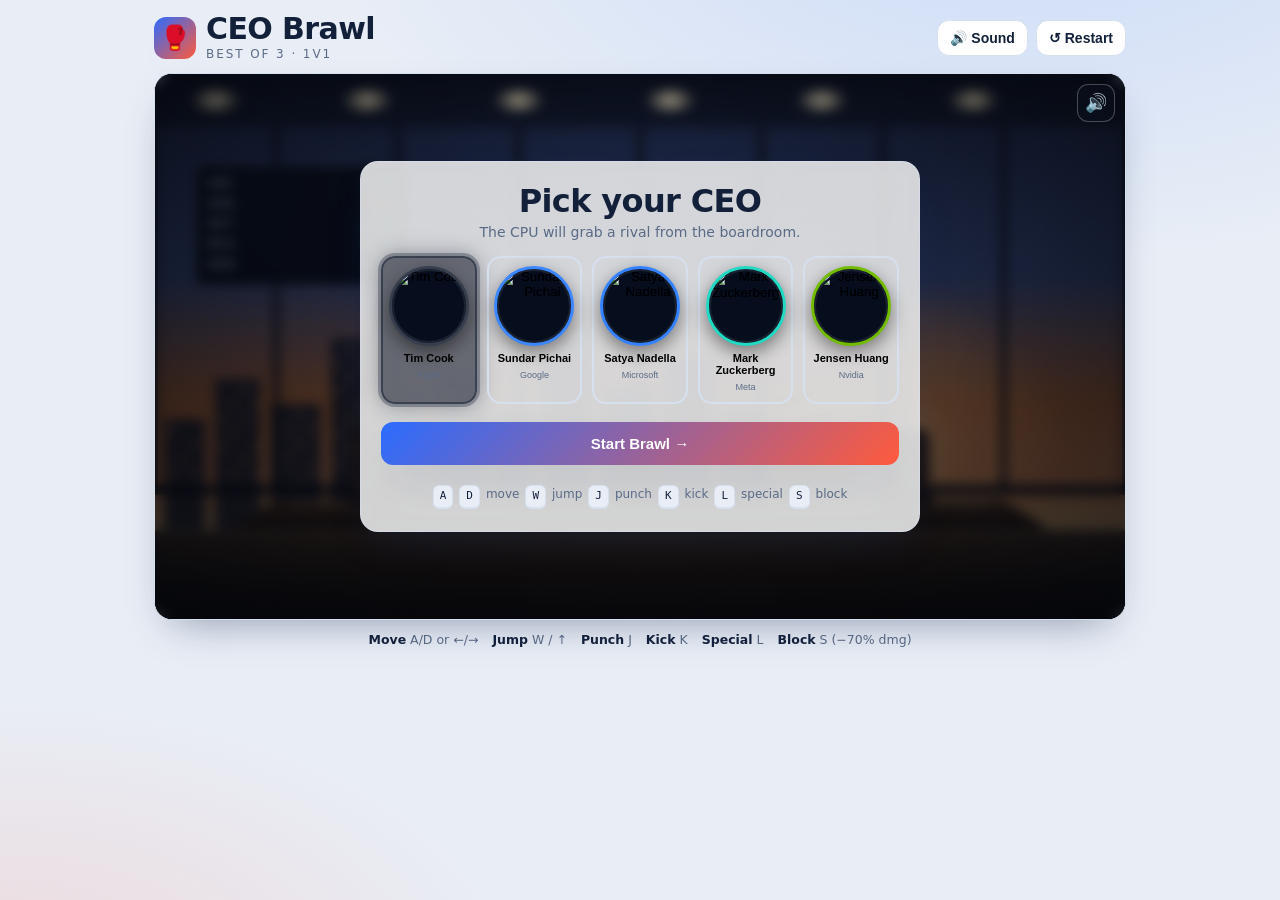
==== commit bc5d540f: "update ceo-brawl (asked by SgtSerotonin)" ====
--- a/ceo-brawl/index.html
+++ b/ceo-brawl/index.html
@@ -1,5 +1,5 @@
 <!DOCTYPE html>
-<!-- page-version: 1795556315 -->
+<!-- page-version: 1795556679 -->
 <html lang="en">
 <head>
 <meta charset="utf-8">
@@ -48,10 +48,12 @@
   canvas{display:block; width:100%; height:100%}
 
   .overlay{position:absolute; inset:0; display:flex; align-items:center; justify-content:center; padding:16px;
-    background:rgba(6,10,20,.55); backdrop-filter:blur(3px); text-align:center}
+    background:radial-gradient(120% 90% at 50% 20%, rgba(6,10,20,.35), rgba(4,7,14,.78)); backdrop-filter:blur(6px) saturate(1.05); text-align:center}
   .overlay.hidden{display:none}
-  .panel{background:var(--card); border:1px solid var(--line); border-radius:18px; padding:20px 20px 22px;
-    width:100%; max-width:560px; box-shadow:var(--shadow); animation:pop .35s cubic-bezier(.2,.9,.25,1.2)}
+  .panel{background:color-mix(in srgb, var(--card) 82%, transparent); border:1px solid color-mix(in srgb, var(--line) 70%, transparent);
+    border-radius:18px; padding:20px 20px 22px; width:100%; max-width:560px; box-shadow:var(--shadow);
+    backdrop-filter:blur(10px) saturate(1.1); -webkit-backdrop-filter:blur(10px) saturate(1.1);
+    animation:pop .35s cubic-bezier(.2,.9,.25,1.2)}
   @keyframes pop{from{transform:scale(.9); opacity:0} to{transform:scale(1); opacity:1}}
   .panel h2{margin:0 0 4px; font-size:clamp(22px,5vw,32px); letter-spacing:-.02em}
   .panel .sub{color:var(--ink-soft); margin:0 0 16px; font-size:14px}
@@ -61,10 +63,11 @@
     display:flex; flex-direction:column; align-items:center; gap:6px; transition:transform .12s, border-color .12s, background .12s}
   .ceo:hover{transform:translateY(-3px)}
   .ceo .face{width:80px; height:80px; border-radius:50%; display:grid; place-items:center; overflow:hidden;
-    border:3px solid var(--c); box-shadow:0 4px 12px rgba(0,0,0,.25); background:#fff}
+    border:3px solid var(--c); box-shadow:0 6px 18px rgba(0,0,0,.45), inset 0 0 0 2px rgba(255,255,255,.08); background:#0c1322;
+    filter:saturate(1.05) contrast(1.05)}
   .ceo .nm{font-size:11px; font-weight:700; line-height:1.1; text-align:center}
   .ceo .co{font-size:9px; color:var(--ink-soft); text-align:center}
-  .ceo.sel{border-color:var(--c); background:color-mix(in srgb, var(--c) 14%, transparent); box-shadow:0 0 0 3px color-mix(in srgb, var(--c) 25%, transparent)}
+  .ceo.sel{border-color:var(--c); background:color-mix(in srgb, var(--c) 16%, rgba(10,16,30,.5)); box-shadow:0 0 0 3px color-mix(in srgb, var(--c) 40%, transparent), 0 0 22px color-mix(in srgb, var(--c) 55%, transparent)}
   .btnrow{display:flex; gap:10px; margin-top:18px; flex-wrap:wrap}
   .btn{flex:1; min-width:120px; border:none; border-radius:12px; padding:13px 16px; font-size:15px; font-weight:700; cursor:pointer;
     color:#fff; background:linear-gradient(135deg,var(--accent),var(--accent-2)); box-shadow:var(--shadow); transition:transform .12s}
@@ -74,8 +77,10 @@
   .keys{display:inline-flex; gap:6px; flex-wrap:wrap; justify-content:center; margin-top:6px}
   kbd{font-family:ui-monospace,Menlo,Consolas,monospace; font-size:11px; background:var(--bg); border:1px solid var(--line);
     border-bottom-width:2px; border-radius:6px; padding:2px 6px; color:var(--ink)}
-  .big{font-size:clamp(30px,8vw,54px); font-weight:800; letter-spacing:-.03em; margin:6px 0}
-  .big.win{color:var(--accent)} .big.lose{color:var(--accent-2)}
+  .big{font-size:clamp(30px,8vw,54px); font-weight:800; letter-spacing:-.02em; margin:6px 0;
+    text-shadow:0 2px 0 rgba(0,0,0,.35), 0 6px 18px rgba(0,0,0,.5)}
+  .big.win{color:var(--accent); text-shadow:0 2px 0 rgba(0,0,0,.4), 0 0 24px color-mix(in srgb, var(--accent) 60%, transparent)}
+  .big.lose{color:var(--accent-2); text-shadow:0 2px 0 rgba(0,0,0,.4), 0 0 24px color-mix(in srgb, var(--accent-2) 60%, transparent)}
   .scoreline{margin-top:14px; font-size:13px; color:var(--ink-soft)}
   .scoreline code{display:inline-block; margin-top:6px; background:var(--bg); border:1px dashed var(--line);
     border-radius:8px; padding:6px 8px; color:var(--ink); font-size:12px}
@@ -94,6 +99,13 @@
   @media (hover:none), (pointer:coarse){ .touch{display:flex} }
   .mute-fab{position:absolute; top:10px; right:10px; width:38px; height:38px; border-radius:11px; border:1px solid rgba(255,255,255,.25);
     background:rgba(10,16,30,.5); color:#fff; font-size:18px; display:grid; place-items:center; cursor:pointer; backdrop-filter:blur(4px)}
+  /* cinematic film grain over the whole stage */
+  .stage::after{content:""; position:absolute; inset:0; pointer-events:none; z-index:5; opacity:.07; mix-blend-mode:overlay;
+    background-image:url("data:image/svg+xml,%3Csvg xmlns='http://www.w3.org/2000/svg' width='160' height='160'%3E%3Cfilter id='n'%3E%3CfeTurbulence type='fractalNoise' baseFrequency='0.85' numOctaves='2' stitchTiles='stitch'/%3E%3C/filter%3E%3Crect width='100%25' height='100%25' filter='url(%23n)'/%3E%3C/svg%3E")}
+  .stage::before{content:""; position:absolute; inset:0; pointer-events:none; z-index:4;
+    background:radial-gradient(120% 100% at 50% 45%, transparent 55%, rgba(0,0,0,.55) 100%)}
+  .overlay{z-index:6}
+  .mute-fab{z-index:7}
 </style>
 </head>
 <body>
@@ -185,21 +197,36 @@
 
 /* ---------- Characters ---------- */
 const CHARS = [
-  {id:'cook', name:'Tim Cook', company:'Apple', accent:'#000000', accent2:'#8b95a6',
+  {id:'cook', name:'Tim Cook', company:'Apple', accent:'#3a4150', accent2:'#6b7488',
     speed:8, special:'Reality Distortion', specialDesc:'AoE knockback — blasts both rivals off the ground.',
-    photo:'https://commons.wikimedia.org/wiki/Special:FilePath/Tim_Cook_(2017).jpg'},
+    skin:'#e8c39e', hair:'#d8d8d8', cloth:'#111318', cloth2:'#1c2029',
+    photo:'https://upload.wikimedia.org/wikipedia/commons/9/9d/Tim_Cook_(2017).jpg',
+    full:'https://upload.wikimedia.org/wikipedia/commons/9/9d/Tim_Cook_(2017).jpg',
+    build:{headR:26, shoulderW:64, torsoH:120, legH:150, armLen:95, pants:'#0f1116', shirt:'#0c0d11', bald:true, glasses:true}},
   {id:'pichai', name:'Sundar Pichai', company:'Google', accent:'#4285f4', accent2:'#34a853',
     speed:7, special:'Gemini Beam', specialDesc:'Fires a multicolor beam projectile.',
-    photo:'https://commons.wikimedia.org/wiki/Special:FilePath/Sundar_Pichai.jpg'},
+    skin:'#e0b48c', hair:'#241a12', cloth:'#1a2233', cloth2:'#2a3550',
+    photo:'https://upload.wikimedia.org/wikipedia/commons/1/1c/Sundar_Pichai.jpg',
+    full:'https://upload.wikimedia.org/wikipedia/commons/1/1c/Sundar_Pichai.jpg',
+    build:{headR:25, shoulderW:66, torsoH:122, legH:152, armLen:96, pants:'#141a28', shirt:'#1a2233', bald:false, glasses:true}},
   {id:'nadella', name:'Satya Nadella', company:'Microsoft', accent:'#3b82f6', accent2:'#2563eb',
     speed:8, special:'Cloud Surge', specialDesc:'Heals 15 HP and stuns the rival.',
-    photo:'https://commons.wikimedia.org/wiki/Special:FilePath/Satya_Nadella.jpg'},
+    skin:'#d9ad86', hair:'#2a2018', cloth:'#20283a', cloth2:'#2f3a55',
+    photo:'https://upload.wikimedia.org/wikipedia/commons/4/4a/Satya_Nadella.jpg',
+    full:'https://upload.wikimedia.org/wikipedia/commons/4/4a/Satya_Nadella.jpg',
+    build:{headR:25, shoulderW:68, torsoH:124, legH:150, armLen:96, pants:'#1c2436', shirt:'#20283a', bald:false, glasses:true, tie:true}},
   {id:'zuck', name:'Mark Zuckerberg', company:'Meta', accent:'#2dd4bf', accent2:'#14b8a6',
     speed:7, special:'Hype Spam', specialDesc:'Rapid multi-hit flurry.',
-    photo:'https://commons.wikimedia.org/wiki/Special:FilePath/Mark-Zuckerberg-2019.jpg'},
+    skin:'#e6c6a4', hair:'#5a4632', cloth:'#8a8f98', cloth2:'#6d727c',
+    photo:'https://upload.wikimedia.org/wikipedia/commons/0/0b/Mark-Zuckerberg-2019.jpg',
+    full:'https://upload.wikimedia.org/wikipedia/commons/0/0b/Mark-Zuckerberg-2019.jpg',
+    build:{headR:26, shoulderW:62, torsoH:118, legH:148, armLen:92, pants:'#2a2d33', shirt:'#8a8f98', bald:false, glasses:false}},
   {id:'huang', name:'Jensen Huang', company:'Nvidia', accent:'#76b900', accent2:'#5a9400',
     speed:9, special:'Green Lightning', specialDesc:'Big damage + stun.',
-    photo:'https://commons.wikimedia.org/wiki/Special:FilePath/Jensen_huang_stanford_2026-04-30_008_(cropped).jpg'},
+    skin:'#e2b48c', hair:'#9a9a9a', cloth:'#14181f', cloth2:'#20262f',
+    photo:'https://upload.wikimedia.org/wikipedia/commons/0/08/Jensen_huang_stanford_2026-04-30_008_(cropped).jpg',
+    full:'https://upload.wikimedia.org/wikipedia/commons/0/08/Jensen_huang_stanford_2026-04-30_008_(cropped).jpg',
+    build:{headR:25, shoulderW:66, torsoH:120, legH:150, armLen:95, pants:'#14181f', shirt:'#14181f', bald:false, glasses:true}},
 ];
 const PUNCH_DMG = 8, KICK_DMG = 12, SPECIAL_USES = 3;
 
@@ -218,17 +245,37 @@
   o.start(t); o.stop(t+dur);
 }
 const sfx = {
-  punch:()=>beep(220,0.08,'square',0.05,120),
-  kick:()=>beep(150,0.12,'sawtooth',0.06,70),
-  hit:()=>beep(320,0.06,'square',0.05,200),
+  punch:()=>{ beep(220,0.08,'square',0.045,120); whoosh(0.12,0.05); },
+  kick:()=>{ beep(150,0.12,'sawtooth',0.055,70); whoosh(0.16,0.06); },
+  hit:()=>{ beep(320,0.06,'square',0.05,200); thud(0.12,0.07); },
   block:()=>beep(500,0.05,'triangle',0.04),
   special:()=>beep(400,0.25,'sawtooth',0.06,900),
-  ko:()=>{ beep(600,0.5,'sawtooth',0.07,90); },
+  ko:()=>{ beep(600,0.5,'sawtooth',0.07,90); thud(0.4,0.09); },
   win:()=>{ [523,659,784,1047].forEach((f,i)=>setTimeout(()=>beep(f,0.16,'square',0.05),i*110)); },
   lose:()=>{ [400,320,240,160].forEach((f,i)=>setTimeout(()=>beep(f,0.18,'sawtooth',0.05),i*120)); },
   count:()=>beep(660,0.08,'square',0.05),
   go:()=>beep(880,0.2,'square',0.06),
 };
+function whoosh(dur, vol){
+  if(muted || !audioCtx) return;
+  const t = audioCtx.currentTime;
+  const len = Math.floor(audioCtx.sampleRate*dur);
+  const buf = audioCtx.createBuffer(1, len, audioCtx.sampleRate);
+  const d = buf.getChannelData(0);
+  for(let i=0;i<len;i++){ d[i] = (Math.random()*2-1) * (1-i/len); }
+  const src = audioCtx.createBufferSource(); src.buffer = buf;
+  const f = audioCtx.createBiquadFilter(); f.type='bandpass'; f.frequency.setValueAtTime(400,t); f.frequency.exponentialRampToValueAtTime(2400,t+dur); f.Q.value=1.2;
+  const g = audioCtx.createGain(); g.gain.setValueAtTime(vol,t); g.gain.exponentialRampToValueAtTime(0.0001,t+dur);
+  src.connect(f).connect(g).connect(audioCtx.destination); src.start(t); src.stop(t+dur);
+}
+function thud(dur, vol){
+  if(muted || !audioCtx) return;
+  const t = audioCtx.currentTime;
+  const o = audioCtx.createOscillator(), g = audioCtx.createGain();
+  o.type='sine'; o.frequency.setValueAtTime(120,t); o.frequency.exponentialRampToValueAtTime(45,t+dur);
+  g.gain.setValueAtTime(vol,t); g.gain.exponentialRampToValueAtTime(0.0001,t+dur);
+  o.connect(g).connect(audioCtx.destination); o.start(t); o.stop(t+dur);
+}
 
 /* ---------- Game state ---------- */
 let state = 'select'; // select | intro | fight | roundend | matchend
@@ -244,6 +291,8 @@
 function makeFighter(c, x, facing, isPlayer){
   const img = new Image();
   img.src = c.photo;
+  const full = new Image();
+  full.src = c.full;
   return {
     char:c, x, y:GROUND, vx:0, vy:0, facing, onGround:true, isPlayer,
     hp:100, specialUses:SPECIAL_USES, blocking:false,
@@ -252,6 +301,7 @@
     aiTimer:0, aiAction:'approach',
     w:46, h:96,
     photoImg: img,
+    fullImg: full,
   };
 }
 
@@ -593,25 +643,125 @@
   ctx.arcTo(x+w,y+h,x,y+h,r); ctx.arcTo(x,y+h,x,y,r); ctx.arcTo(x,y,x+w,y,r); ctx.closePath(); }
 
 function drawBackground(){
-  const g = ctx.createLinearGradient(0,0,0,H);
-  g.addColorStop(0,'#8fb8ff'); g.addColorStop(0.55,'#c7dcff'); g.addColorStop(1,'#eef4ff');
-  ctx.fillStyle=g; ctx.fillRect(0,0,W,H);
-  // sun
-  ctx.fillStyle='rgba(255,240,200,.8)'; ctx.beginPath(); ctx.arc(760,110,42,0,7); ctx.fill();
-  // skyline
-  ctx.fillStyle='rgba(120,150,200,.35)';
-  const b=[60,90,70,120,80,100,70,140,90];
-  let bx=20;
-  for(const hgt of b){ ctx.fillRect(bx, GROUND-hgt-40, 46, hgt+40); bx+=58; }
-  // ground
-  const gg=ctx.createLinearGradient(0,GROUND,0,H);
-  gg.addColorStop(0,'#5b7bb0'); gg.addColorStop(1,'#3f5a8c');
-  ctx.fillStyle=gg; ctx.fillRect(0,GROUND,W,H-GROUND);
-  ctx.strokeStyle='rgba(255,255,255,.25)'; ctx.lineWidth=2;
+  // ---- DUSK SKY THROUGH WINDOWS (background layer) ----
+  const sky = ctx.createLinearGradient(0,0,0,GROUND);
+  sky.addColorStop(0,'#1a2340');
+  sky.addColorStop(0.45,'#3a4a78');
+  sky.addColorStop(0.72,'#b56a3a');
+  sky.addColorStop(0.9,'#e8915a');
+  sky.addColorStop(1,'#f4c07a');
+  ctx.fillStyle=sky; ctx.fillRect(0,0,W,GROUND);
+
+  // distant city skyline silhouette (golden hour)
+  ctx.fillStyle='rgba(20,26,44,.85)';
+  const sk=[70,110,85,150,95,120,75,165,100,130,80];
+  let sx=10;
+  for(const hgt of sk){
+    const bw=44+Math.sin(sx)*8;
+    ctx.fillRect(sx, GROUND-40-hgt, bw, hgt+40);
+    // lit windows
+    ctx.fillStyle='rgba(255,210,140,.5)';
+    for(let wy=GROUND-40-hgt+8; wy<GROUND-46; wy+=14){
+      for(let wx=sx+5; wx<sx+bw-6; wx+=11){
+        if((wx*7+wy*13)%5<2) ctx.fillRect(wx,wy,4,6);
+      }
+    }
+    ctx.fillStyle='rgba(20,26,44,.85)';
+    sx+=bw+10;
+  }
+  // sun glow low on horizon
+  const sun=ctx.createRadialGradient(720,GROUND-70,10,720,GROUND-70,180);
+  sun.addColorStop(0,'rgba(255,220,150,.9)');
+  sun.addColorStop(0.4,'rgba(255,180,110,.35)');
+  sun.addColorStop(1,'rgba(255,180,110,0)');
+  ctx.fillStyle=sun; ctx.fillRect(540,GROUND-260,360,260);
+
+  // ---- WINDOW FRAMES (mullions) ----
+  ctx.strokeStyle='rgba(10,14,24,.9)'; ctx.lineWidth=6;
+  for(let wx=0; wx<=W; wx+=120){ ctx.beginPath(); ctx.moveTo(wx,0); ctx.lineTo(wx,GROUND-40); ctx.stroke(); }
+  ctx.lineWidth=10; ctx.beginPath(); ctx.moveTo(0,GROUND-40); ctx.lineTo(W,GROUND-40); ctx.stroke();
+
+  // ---- CEILING with recessed lights ----
+  const ceil=ctx.createLinearGradient(0,0,0,60);
+  ceil.addColorStop(0,'#0c1120'); ceil.addColorStop(1,'#141c30');
+  ctx.fillStyle=ceil; ctx.fillRect(0,0,W,52);
+  ctx.fillStyle='rgba(255,235,190,.9)';
+  for(let lx=60; lx<W; lx+=150){
+    const lg=ctx.createRadialGradient(lx,26,2,lx,26,26);
+    lg.addColorStop(0,'rgba(255,240,200,.95)'); lg.addColorStop(1,'rgba(255,240,200,0)');
+    ctx.fillStyle=lg; ctx.beginPath(); ctx.ellipse(lx,26,26,10,0,0,7); ctx.fill();
+  }
+
+  // ---- TV SCREEN with stock tickers (left wall) ----
+  ctx.save();
+  ctx.fillStyle='#05070d'; rr(40,90,210,120,6); ctx.fill();
+  ctx.strokeStyle='rgba(120,140,180,.4)'; ctx.lineWidth=2; rr(40,90,210,120,6); ctx.stroke();
+  ctx.font='bold 11px ui-monospace, monospace';
+  const tickers=[['AAPL','+1.2%','#3ddc84'],['GOOG','-0.4%','#ff5a5a'],['MSFT','+0.8%','#3ddc84'],['META','+2.1%','#3ddc84'],['NVDA','+3.4%','#3ddc84']];
+  tickers.forEach((t,i)=>{
+    ctx.fillStyle='rgba(200,215,240,.85)'; ctx.textAlign='left'; ctx.fillText(t[0],52,112+i*20);
+    ctx.fillStyle=t[2]; ctx.textAlign='right'; ctx.fillText(t[1],238,112+i*20);
+  });
+  // ticker glow
+  ctx.fillStyle='rgba(60,120,255,.06)'; ctx.fillRect(40,90,210,120);
+  ctx.restore();
+
+  // ---- CONFERENCE TABLE (mid-ground) ----
+  const ty=GROUND-30;
+  // table top (walnut)
+  const wood=ctx.createLinearGradient(0,ty,0,ty+26);
+  wood.addColorStop(0,'#5a3a22'); wood.addColorStop(0.5,'#3d2616'); wood.addColorStop(1,'#2a1a0e');
+  ctx.fillStyle=wood;
+  ctx.beginPath();
+  ctx.moveTo(120,ty); ctx.lineTo(840,ty); ctx.lineTo(880,ty+26); ctx.lineTo(80,ty+26); ctx.closePath(); ctx.fill();
+  // table top highlight (light reflection)
+  ctx.fillStyle='rgba(255,220,170,.18)';
+  ctx.beginPath(); ctx.moveTo(140,ty+2); ctx.lineTo(820,ty+2); ctx.lineTo(830,ty+8); ctx.lineTo(130,ty+8); ctx.closePath(); ctx.fill();
+  // table front face
+  const wood2=ctx.createLinearGradient(0,ty+26,0,ty+40);
+  wood2.addColorStop(0,'#2a1a0e'); wood2.addColorStop(1,'#1a1008');
+  ctx.fillStyle=wood2; ctx.fillRect(80,ty+26,800,14);
+  // table legs
+  ctx.fillStyle='#1a1008';
+  ctx.fillRect(150,ty+40,16,GROUND-(ty+40));
+  ctx.fillRect(794,ty+40,16,GROUND-(ty+40));
+
+  // ---- LEATHER EXECUTIVE CHAIRS (behind table) ----
+  function chair(cx){
+    ctx.fillStyle='#2a1a12';
+    rr(cx-26,ty-70,52,72,10); ctx.fill(); // backrest
+    ctx.fillStyle='#3a2418';
+    rr(cx-22,ty-66,44,64,8); ctx.fill();
+    ctx.fillStyle='#241610';
+    rr(cx-30,ty-6,60,12,4); ctx.fill(); // seat
+  }
+  chair(220); chair(480); chair(740);
+
+  // ---- POLISHED DARK HARDWOOD FLOOR ----
+  const floor=ctx.createLinearGradient(0,GROUND,0,H);
+  floor.addColorStop(0,'#3a2416'); floor.addColorStop(0.5,'#241608'); floor.addColorStop(1,'#120a04');
+  ctx.fillStyle=floor; ctx.fillRect(0,GROUND,W,H-GROUND);
+  // wood plank lines (perspective)
+  ctx.strokeStyle='rgba(0,0,0,.4)'; ctx.lineWidth=1.5;
+  for(let i=0;i<8;i++){
+    const py=GROUND+i*13;
+    ctx.beginPath(); ctx.moveTo(0,py); ctx.lineTo(W,py); ctx.stroke();
+  }
+  // vertical plank seams
+  ctx.strokeStyle='rgba(0,0,0,.25)';
+  for(let px=0;px<W;px+=90){ ctx.beginPath(); ctx.moveTo(px,GROUND); ctx.lineTo(px,H); ctx.stroke(); }
+  // warm light reflection on floor
+  const refl=ctx.createLinearGradient(0,GROUND,0,GROUND+60);
+  refl.addColorStop(0,'rgba(255,200,140,.12)'); refl.addColorStop(1,'rgba(255,200,140,0)');
+  ctx.fillStyle=refl; ctx.fillRect(0,GROUND,W,60);
+  // floor line highlight
+  ctx.strokeStyle='rgba(255,230,190,.3)'; ctx.lineWidth=2;
   ctx.beginPath(); ctx.moveTo(0,GROUND); ctx.lineTo(W,GROUND); ctx.stroke();
-  // floor lines
-  ctx.strokeStyle='rgba(255,255,255,.08)';
-  for(let i=1;i<6;i++){ ctx.beginPath(); ctx.moveTo(0,GROUND+i*14); ctx.lineTo(W,GROUND+i*14); ctx.stroke(); }
+
+  // ---- VIGNETTE (cinematic) ----
+  const vig=ctx.createRadialGradient(W/2,H/2,H*0.35,W/2,H/2,W*0.7);
+  vig.addColorStop(0,'rgba(0,0,0,0)'); vig.addColorStop(1,'rgba(0,0,0,.5)');
+  ctx.fillStyle=vig; ctx.fillRect(0,0,W,H);
 }
 
 function drawAvatar(f){
@@ -886,6 +1036,8 @@
 /* pause when hidden */
 document.addEventListener('visibilitychange', ()=>{ last=performance.now(); });
 </script>
+
+
 
 
 
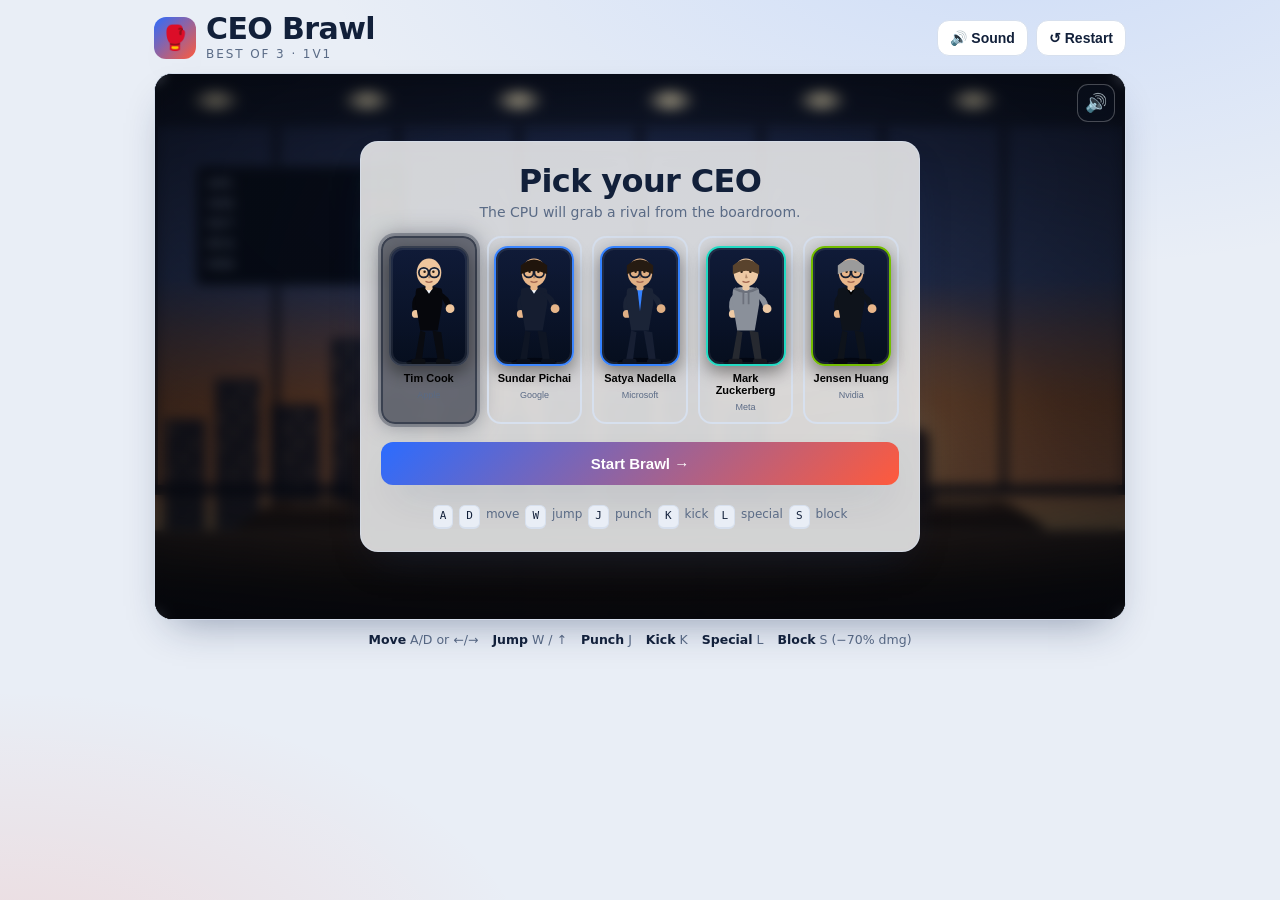
==== commit d2e0f425: "update ceo-brawl (asked by SgtSerotonin)" ====
--- a/ceo-brawl/index.html
+++ b/ceo-brawl/index.html
@@ -1,5 +1,5 @@
 <!DOCTYPE html>
-<!-- page-version: 1795556679 -->
+<!-- page-version: 1795556982 -->
 <html lang="en">
 <head>
 <meta charset="utf-8">
@@ -62,9 +62,11 @@
   .ceo{border:2px solid var(--line); background:transparent; border-radius:14px; padding:8px 4px 10px; cursor:pointer;
     display:flex; flex-direction:column; align-items:center; gap:6px; transition:transform .12s, border-color .12s, background .12s}
   .ceo:hover{transform:translateY(-3px)}
-  .ceo .face{width:80px; height:80px; border-radius:50%; display:grid; place-items:center; overflow:hidden;
-    border:3px solid var(--c); box-shadow:0 6px 18px rgba(0,0,0,.45), inset 0 0 0 2px rgba(255,255,255,.08); background:#0c1322;
+  .ceo .face{width:80px; height:120px; border-radius:14px; display:grid; place-items:center; overflow:hidden;
+    border:2px solid var(--c); box-shadow:0 6px 18px rgba(0,0,0,.45), inset 0 0 0 2px rgba(255,255,255,.08); background:linear-gradient(#16203a,#0c1322);
     filter:saturate(1.05) contrast(1.05)}
+  .ceo .face svg{width:100%; height:100%; display:block}
+  .ceo .face svg .fb{transform-origin:center bottom}
   .ceo .nm{font-size:11px; font-weight:700; line-height:1.1; text-align:center}
   .ceo .co{font-size:9px; color:var(--ink-soft); text-align:center}
   .ceo.sel{border-color:var(--c); background:color-mix(in srgb, var(--c) 16%, rgba(10,16,30,.5)); box-shadow:0 0 0 3px color-mix(in srgb, var(--c) 40%, transparent), 0 0 22px color-mix(in srgb, var(--c) 55%, transparent)}
@@ -202,31 +204,31 @@
     skin:'#e8c39e', hair:'#d8d8d8', cloth:'#111318', cloth2:'#1c2029',
     photo:'https://upload.wikimedia.org/wikipedia/commons/9/9d/Tim_Cook_(2017).jpg',
     full:'https://upload.wikimedia.org/wikipedia/commons/9/9d/Tim_Cook_(2017).jpg',
-    build:{headR:26, shoulderW:64, torsoH:120, legH:150, armLen:95, pants:'#0f1116', shirt:'#0c0d11', bald:true, glasses:true}},
+    build:{skin:'#e8c39e', hair:'#d8d8d8', suit:'#0c0d11', pants:'#0f1116', shoe:'#111318', bald:true, glasses:true}},
   {id:'pichai', name:'Sundar Pichai', company:'Google', accent:'#4285f4', accent2:'#34a853',
     speed:7, special:'Gemini Beam', specialDesc:'Fires a multicolor beam projectile.',
     skin:'#e0b48c', hair:'#241a12', cloth:'#1a2233', cloth2:'#2a3550',
     photo:'https://upload.wikimedia.org/wikipedia/commons/1/1c/Sundar_Pichai.jpg',
     full:'https://upload.wikimedia.org/wikipedia/commons/1/1c/Sundar_Pichai.jpg',
-    build:{headR:25, shoulderW:66, torsoH:122, legH:152, armLen:96, pants:'#141a28', shirt:'#1a2233', bald:false, glasses:true}},
+    build:{skin:'#e0b48c', hair:'#241a12', suit:'#1a2233', pants:'#141a28', shoe:'#0f1420', bald:false, glasses:true}},
   {id:'nadella', name:'Satya Nadella', company:'Microsoft', accent:'#3b82f6', accent2:'#2563eb',
     speed:8, special:'Cloud Surge', specialDesc:'Heals 15 HP and stuns the rival.',
     skin:'#d9ad86', hair:'#2a2018', cloth:'#20283a', cloth2:'#2f3a55',
     photo:'https://upload.wikimedia.org/wikipedia/commons/4/4a/Satya_Nadella.jpg',
     full:'https://upload.wikimedia.org/wikipedia/commons/4/4a/Satya_Nadella.jpg',
-    build:{headR:25, shoulderW:68, torsoH:124, legH:150, armLen:96, pants:'#1c2436', shirt:'#20283a', bald:false, glasses:true, tie:true}},
+    build:{skin:'#d9ad86', hair:'#2a2018', suit:'#20283a', pants:'#1c2436', shoe:'#141a28', bald:false, glasses:true, tie:true}},
   {id:'zuck', name:'Mark Zuckerberg', company:'Meta', accent:'#2dd4bf', accent2:'#14b8a6',
     speed:7, special:'Hype Spam', specialDesc:'Rapid multi-hit flurry.',
     skin:'#e6c6a4', hair:'#5a4632', cloth:'#8a8f98', cloth2:'#6d727c',
     photo:'https://upload.wikimedia.org/wikipedia/commons/0/0b/Mark-Zuckerberg-2019.jpg',
     full:'https://upload.wikimedia.org/wikipedia/commons/0/0b/Mark-Zuckerberg-2019.jpg',
-    build:{headR:26, shoulderW:62, torsoH:118, legH:148, armLen:92, pants:'#2a2d33', shirt:'#8a8f98', bald:false, glasses:false}},
+    build:{skin:'#e6c6a4', hair:'#5a4632', suit:'#8a8f98', pants:'#2a2d33', shoe:'#1c1e24', bald:false, glasses:false, hoodie:true}},
   {id:'huang', name:'Jensen Huang', company:'Nvidia', accent:'#76b900', accent2:'#5a9400',
     speed:9, special:'Green Lightning', specialDesc:'Big damage + stun.',
     skin:'#e2b48c', hair:'#9a9a9a', cloth:'#14181f', cloth2:'#20262f',
     photo:'https://upload.wikimedia.org/wikipedia/commons/0/08/Jensen_huang_stanford_2026-04-30_008_(cropped).jpg',
     full:'https://upload.wikimedia.org/wikipedia/commons/0/08/Jensen_huang_stanford_2026-04-30_008_(cropped).jpg',
-    build:{headR:25, shoulderW:66, torsoH:120, legH:150, armLen:95, pants:'#14181f', shirt:'#14181f', bald:false, glasses:true}},
+    build:{skin:'#e2b48c', hair:'#9a9a9a', suit:'#14181f', pants:'#14181f', shoe:'#0c0e12', bald:false, glasses:true, polo:true}},
 ];
 const PUNCH_DMG = 8, KICK_DMG = 12, SPECIAL_USES = 3;
 
@@ -338,12 +340,55 @@
 function show(el){ el.classList.remove('hidden'); }
 function hide(el){ el.classList.add('hidden'); }
 
+function spriteSVG(c){
+  const b=c.build, skin=b.skin, hair=b.hair, suit=b.suit, pants=b.pants, shoe=b.shoe, accent=c.accent;
+  // Full-body fighting stance: front leg forward, back leg bent, arms raised in guard
+  const hairTop = b.bald ? '' : `<path d="M-15,-104 Q0,-118 15,-104 L15,-94 Q0,-102 -15,-94 Z" fill="${hair}"/>`;
+  const glasses = b.glasses ? `<g stroke="#1a2233" stroke-width="2" fill="none"><circle cx="-6" cy="-96" r="5.5"/><circle cx="6" cy="-96" r="5.5"/><path d="M-0.5,-96 L0.5,-96"/></g>` : '';
+  let extra='';
+  if(b.tie) extra += `<path d="M-3,-78 L3,-78 L0,-52 Z" fill="${accent}"/><path d="M-3,-78 L3,-78 L0,-74 Z" fill="${accent}"/>`;
+  if(b.hoodie) extra += `<path d="M-13,-78 Q0,-70 13,-78" fill="none" stroke="#6d727c" stroke-width="3"/><path d="M-3,-76 L-3,-60 M3,-76 L3,-60" stroke="#6d727c" stroke-width="2"/>`;
+  if(b.polo) extra += `<path d="M-4,-78 L0,-72 L4,-78" fill="none" stroke="#000" stroke-width="1.5"/>`;
+  return `<svg viewBox="-40 -124 80 132" xmlns="http://www.w3.org/2000/svg">
+    <ellipse cx="0" cy="6" rx="26" ry="5" fill="rgba(0,0,0,.35)"/>
+    <g class="fb">
+      <!-- BACK LEG (bent, weight behind) -->
+      <path d="M-10,-30 L-16,4 L-8,4 L-4,-28 Z" fill="${pants}"/>
+      <rect x="-20" y="2" width="16" height="7" rx="3" fill="${shoe}"/>
+      <!-- FRONT LEG (forward, planted) -->
+      <path d="M4,-30 L10,4 L18,4 L14,-28 Z" fill="${pants}"/>
+      <rect x="8" y="2" width="16" height="7" rx="3" fill="${shoe}"/>
+      <!-- BACK ARM (guard, bent up) -->
+      <path d="M-14,-72 Q-22,-64 -18,-50 L-12,-52 Q-16,-64 -10,-70 Z" fill="${suit}"/>
+      <circle cx="-15" cy="-49" r="4.5" fill="${skin}"/>
+      <!-- TORSO (slightly leaned forward) -->
+      <path d="M-14,-78 Q-16,-76 -15,-60 L-10,-30 L10,-30 L15,-60 Q16,-76 14,-78 Q0,-82 -14,-78 Z" fill="${suit}"/>
+      <path d="M-4,-78 L4,-78 L0,-72 Z" fill="#eef2f8"/>
+      ${extra}
+      <!-- FRONT ARM (raised guard fist) -->
+      <path d="M12,-74 Q24,-70 26,-56 L20,-54 Q18,-66 8,-72 Z" fill="${suit}"/>
+      <circle cx="24" cy="-55" r="5" fill="${skin}"/>
+      <!-- HEAD -->
+      <rect x="-4" y="-84" width="8" height="8" rx="2" fill="${skin}"/>
+      <ellipse cx="0" cy="-96" rx="14" ry="16" fill="${skin}"/>
+      <path d="M-12,-99 Q-7,-102 -2,-99" stroke="${hair}" stroke-width="1.8" fill="none"/>
+      <path d="M12,-99 Q7,-102 2,-99" stroke="${hair}" stroke-width="1.8" fill="none"/>
+      <circle cx="-5" cy="-97" r="1.4" fill="#2a2018"/>
+      <circle cx="5" cy="-97" r="1.4" fill="#2a2018"/>
+      <path d="M0,-95 L-1,-90 Q0,-89 2,-90 Z" fill="rgba(120,80,60,.5)"/>
+      <path d="M-4,-86 Q0,-84 4,-86" stroke="#a06a55" stroke-width="1.4" fill="none"/>
+      ${glasses}
+      ${hairTop}
+    </g>
+  </svg>`;
+}
+
 function buildRoster(){
   const r = $('roster'); r.innerHTML='';
   CHARS.forEach(c=>{
     const b = document.createElement('button');
     b.className='ceo'; b.style.setProperty('--c', c.accent);
-    b.innerHTML = `<span class="face"><img src="${c.photo}" alt="${c.name}" style="width:100%;height:100%;object-fit:cover;border-radius:50%;box-shadow:0 4px 12px rgba(0,0,0,.3)"></span><span class="nm">${c.name}</span><span class="co">${c.company}</span>`;
+    b.innerHTML = `<span class="face">${spriteSVG(c)}</span><span class="nm">${c.name}</span><span class="co">${c.company}</span>`;
     b.addEventListener('click', ()=>{
       ensureAudio();
       document.querySelectorAll('.ceo').forEach(x=>x.classList.remove('sel'));
@@ -765,124 +810,128 @@
 }
 
 function drawAvatar(f){
-  const c=f.char;
+  const c=f.char, b=c.build;
   const x=f.x, y=f.y;
+  const skin=b.skin, hair=b.hair, suit=b.suit, pants=b.pants, shoe=b.shoe, accent=c.accent;
   ctx.save();
   // shadow
-  ctx.fillStyle='rgba(0,0,0,.22)';
-  ctx.beginPath(); ctx.ellipse(x, GROUND+6, 30, 8, 0, 0, 7); ctx.fill();
+  ctx.fillStyle='rgba(0,0,0,.28)';
+  ctx.beginPath(); ctx.ellipse(x, GROUND+6, 32, 9, 0, 0, 7); ctx.fill();
 
   ctx.translate(x,y);
   ctx.scale(f.facing,1);
   if(f.flash>0){ ctx.globalAlpha = 0.6+0.4*Math.sin(time*60); }
   if(f.stun>0){ ctx.rotate(Math.sin(time*20)*0.05); }
-  
-  // Animation values
+
   const punch = f.punchT>0 ? Math.sin((0.28-f.punchT)/0.28*Math.PI) : 0;
-  const kick = f.kickT>0 ? Math.sin((0.36-f.kickT)/0.36*Math.PI) : 0;
-  const hitSquash = f.hitstun>0 ? 0.85 : 1;
-  
+  const kick  = f.kickT>0 ? Math.sin((0.36-f.kickT)/0.36*Math.PI) : 0;
+  const hitSquash = f.hitstun>0 ? 0.88 : 1;
+  const legSwing = f.onGround && Math.abs(f.vx)>10 ? Math.sin(time*14)*5 : 0;
+
   ctx.scale(1, hitSquash);
-  if(punch>0) ctx.rotate(-punch*0.15);
-  if(kick>0) ctx.rotate(kick*0.1);
-
-  const suit = '#2b3550';
-
-  // legs
-  ctx.fillStyle='#1e2740';
-  const legSwing = f.onGround && Math.abs(f.vx)>10 ? Math.sin(time*14)*6 : 0;
-  rr(-16+legSwing, -34, 13, 34, 4); ctx.fill();
-  rr(3-legSwing, -34, 13, 34, 4); ctx.fill();
+  if(punch>0) ctx.rotate(-punch*0.12);
+  if(kick>0) ctx.rotate(kick*0.08);
+
+  // ---- LEGS (fighting stance) ----
+  ctx.fillStyle=pants;
+  const backFoot = -14+legSwing, frontFoot = 12-legSwing;
+  rr(backFoot-6, -34, 12, 34, 4); ctx.fill();   // back leg
+  rr(frontFoot-6, -34, 12, 34, 4); ctx.fill();  // front leg
   // shoes
-  ctx.fillStyle='#111827';
-  rr(-18+legSwing, -8, 17, 8, 3); ctx.fill();
-  rr(1-legSwing, -8, 17, 8, 3); ctx.fill();
-
-  // body / suit
+  ctx.fillStyle=shoe;
+  rr(backFoot-8, -6, 16, 7, 3); ctx.fill();
+  rr(frontFoot-8, -6, 16, 7, 3); ctx.fill();
+
+  // ---- KICK (front leg extends) ----
+  if(kick>0){
+    const kLen = 26 + kick*44;
+    ctx.fillStyle=pants;
+    rr(6, -34, 13, kLen, 5); ctx.fill();
+    ctx.fillStyle=shoe;
+    ctx.beginPath(); ctx.arc(12, -34+kLen, 8, 0, 7); ctx.fill();
+  }
+
+  // ---- BACK ARM (behind torso) ----
   ctx.fillStyle=suit;
-  rr(-20, -86, 40, 56, 10); ctx.fill();
-  // shirt
+  rr(-24, -84, 11, 34, 5); ctx.fill();
+  ctx.fillStyle=skin;
+  ctx.beginPath(); ctx.arc(-18, -50, 6, 0, 7); ctx.fill();
+
+  // ---- TORSO ----
+  ctx.fillStyle=suit;
+  rr(-20, -90, 40, 58, 10); ctx.fill();
+  // shirt / collar
   ctx.fillStyle='#eef2f8';
-  ctx.beginPath(); ctx.moveTo(-8,-86); ctx.lineTo(8,-86); ctx.lineTo(0,-52); ctx.closePath(); ctx.fill();
-  // tie (accent)
-  ctx.fillStyle=c.accent;
-  ctx.beginPath(); ctx.moveTo(-4,-84); ctx.lineTo(4,-84); ctx.lineTo(0,-58); ctx.closePath(); ctx.fill();
-  // jacket lapels
-  ctx.fillStyle=c.accent2;
-  ctx.beginPath(); ctx.moveTo(-20,-86); ctx.lineTo(-8,-86); ctx.lineTo(-14,-58); ctx.closePath(); ctx.fill();
-  ctx.beginPath(); ctx.moveTo(20,-86); ctx.lineTo(8,-86); ctx.lineTo(14,-58); ctx.closePath(); ctx.fill();
-
-  // arms
+  ctx.beginPath(); ctx.moveTo(-8,-90); ctx.lineTo(8,-90); ctx.lineTo(0,-56); ctx.closePath(); ctx.fill();
+  if(b.tie){
+    ctx.fillStyle=accent;
+    ctx.beginPath(); ctx.moveTo(-4,-88); ctx.lineTo(4,-88); ctx.lineTo(0,-60); ctx.closePath(); ctx.fill();
+  }
+  if(b.hoodie){
+    ctx.strokeStyle='#6d727c'; ctx.lineWidth=3;
+    ctx.beginPath(); ctx.moveTo(-14,-86); ctx.quadraticCurveTo(0,-78,14,-86); ctx.stroke();
+    ctx.lineWidth=2;
+    ctx.beginPath(); ctx.moveTo(-4,-84); ctx.lineTo(-4,-64); ctx.moveTo(4,-84); ctx.lineTo(4,-64); ctx.stroke();
+  }
+  if(b.polo){
+    ctx.strokeStyle='#000'; ctx.lineWidth=1.5;
+    ctx.beginPath(); ctx.moveTo(-5,-88); ctx.lineTo(0,-82); ctx.lineTo(5,-88); ctx.stroke();
+  }
+
+  // ---- FRONT ARM (punch extends) ----
   ctx.fillStyle=suit;
-  // back arm
-  rr(-26, -82, 11, 34, 5); ctx.fill();
-  // front arm (punch extends)
-  const armLen = 30 + punch*34;
-  rr(14, -82, 11, armLen, 5); ctx.fill();
-  // fist
-  ctx.fillStyle='#e8c39e';
-  ctx.beginPath(); ctx.arc(19, -82+armLen, 7, 0, 7); ctx.fill();
-
-  // kick leg (front)
-  if(kick>0){
-    ctx.fillStyle='#1e2740';
-    const kLen = 30 + kick*40;
-    rr(2, -34, 13, kLen, 5); ctx.fill();
-    ctx.fillStyle='#111827';
-    ctx.beginPath(); ctx.arc(8, -34+kLen, 8, 0, 7); ctx.fill();
-  }
-
-  // HEAD - draw photo
-  const headR = 34;
-  const headY = -104;
-  
-  // Draw circular photo
-  ctx.save();
-  ctx.beginPath();
-  ctx.arc(0, headY, headR, 0, Math.PI*2);
-  ctx.clip();
-
-  // Draw the photo image
-  const img = f.photoImg;
-  if(img && img.complete && img.naturalWidth>0){
-    // Calculate aspect ratio to fill circle
-    const aspect = img.naturalWidth / img.naturalHeight;
-    let dw, dh;
-    if(aspect > 1){
-      dh = headR*2;
-      dw = dh * aspect;
-    } else {
-      dw = headR*2;
-      dh = dw / aspect;
-    }
-    ctx.drawImage(img, -dw/2, headY-dh/2, dw, dh);
-  } else {
-    // Fallback: draw accent color circle
-    ctx.fillStyle = c.accent;
-    ctx.fillRect(-headR, headY-headR, headR*2, headR*2);
-  }
-  ctx.restore();
-
-  // Ring around head
-  ctx.strokeStyle = c.accent;
-  ctx.lineWidth = 4;
-  ctx.beginPath();
-  ctx.arc(0, headY, headR, 0, Math.PI*2);
-  ctx.stroke();
+  const armLen = 30 + punch*36;
+  rr(14, -84, 11, armLen, 5); ctx.fill();
+  ctx.fillStyle=skin;
+  ctx.beginPath(); ctx.arc(19, -84+armLen, 7, 0, 7); ctx.fill();
+
+  // ---- HEAD ----
+  const headY=-108;
+  // neck
+  ctx.fillStyle=skin; rr(-5,-96,10,10,3); ctx.fill();
+  // face
+  ctx.fillStyle=skin;
+  ctx.beginPath(); ctx.ellipse(0,headY,17,19,0,0,7); ctx.fill();
+  // ears
+  ctx.beginPath(); ctx.arc(-16,headY,3,0,7); ctx.arc(16,headY,3,0,7); ctx.fill();
+  // hair (top)
+  if(!b.bald){
+    ctx.fillStyle=hair;
+    ctx.beginPath(); ctx.moveTo(-17,headY-2);
+    ctx.quadraticCurveTo(0,headY-24,17,headY-2);
+    ctx.quadraticCurveTo(0,headY-14,-17,headY-2); ctx.closePath(); ctx.fill();
+  }
+  // brows
+  ctx.strokeStyle=hair; ctx.lineWidth=2;
+  ctx.beginPath(); ctx.moveTo(-13,headY-6); ctx.quadraticCurveTo(-8,headY-9,-3,headY-6);
+  ctx.moveTo(13,headY-6); ctx.quadraticCurveTo(8,headY-9,3,headY-6); ctx.stroke();
+  // eyes
+  ctx.fillStyle='#fff';
+  ctx.beginPath(); ctx.ellipse(-7,headY-2,3.4,2.6,0,0,7); ctx.ellipse(7,headY-2,3.4,2.6,0,0,7); ctx.fill();
+  ctx.fillStyle='#2a2018';
+  ctx.beginPath(); ctx.arc(-7,headY-2,1.7,0,7); ctx.arc(7,headY-2,1.7,0,7); ctx.fill();
+  // nose
+  ctx.strokeStyle='rgba(120,80,60,.5)'; ctx.lineWidth=1.5;
+  ctx.beginPath(); ctx.moveTo(0,headY-1); ctx.lineTo(-1,headY+5); ctx.quadraticCurveTo(0,headY+6,2,headY+5); ctx.stroke();
+  // mouth
+  ctx.strokeStyle='#a06a55'; ctx.lineWidth=1.6;
+  ctx.beginPath(); ctx.moveTo(-5,headY+10); ctx.quadraticCurveTo(0,headY+12,5,headY+10); ctx.stroke();
+  // glasses
+  if(b.glasses){
+    ctx.strokeStyle='#1a2233'; ctx.lineWidth=2;
+    ctx.beginPath(); ctx.arc(-7,headY-2,6.5,0,7); ctx.arc(7,headY-2,6.5,0,7);
+    ctx.moveTo(-0.5,headY-2); ctx.lineTo(0.5,headY-2); ctx.stroke();
+  }
 
   // blocking shield
   if(f.blocking){
-    ctx.globalAlpha=0.5;
-    ctx.fillStyle=c.accent;
-    ctx.beginPath(); ctx.arc(24,-70,20,0,7); ctx.fill();
-    ctx.globalAlpha=1;
+    ctx.globalAlpha=0.5; ctx.fillStyle=accent;
+    ctx.beginPath(); ctx.arc(26,-70,22,0,7); ctx.fill(); ctx.globalAlpha=1;
   }
   // special aura
   if(f.specialAnim>0){
-    ctx.globalAlpha=0.4*f.specialAnim;
-    ctx.strokeStyle=c.accent; ctx.lineWidth=4;
-    ctx.beginPath(); ctx.arc(0,-70, 40+(0.6-f.specialAnim)*30, 0, 7); ctx.stroke();
-    ctx.globalAlpha=1;
+    ctx.globalAlpha=0.4*f.specialAnim; ctx.strokeStyle=accent; ctx.lineWidth=4;
+    ctx.beginPath(); ctx.arc(0,-70, 44+(0.6-f.specialAnim)*30, 0, 7); ctx.stroke(); ctx.globalAlpha=1;
   }
   ctx.restore();
 }
@@ -1036,6 +1085,8 @@
 /* pause when hidden */
 document.addEventListener('visibilitychange', ()=>{ last=performance.now(); });
 </script>
+
+
 
 
 
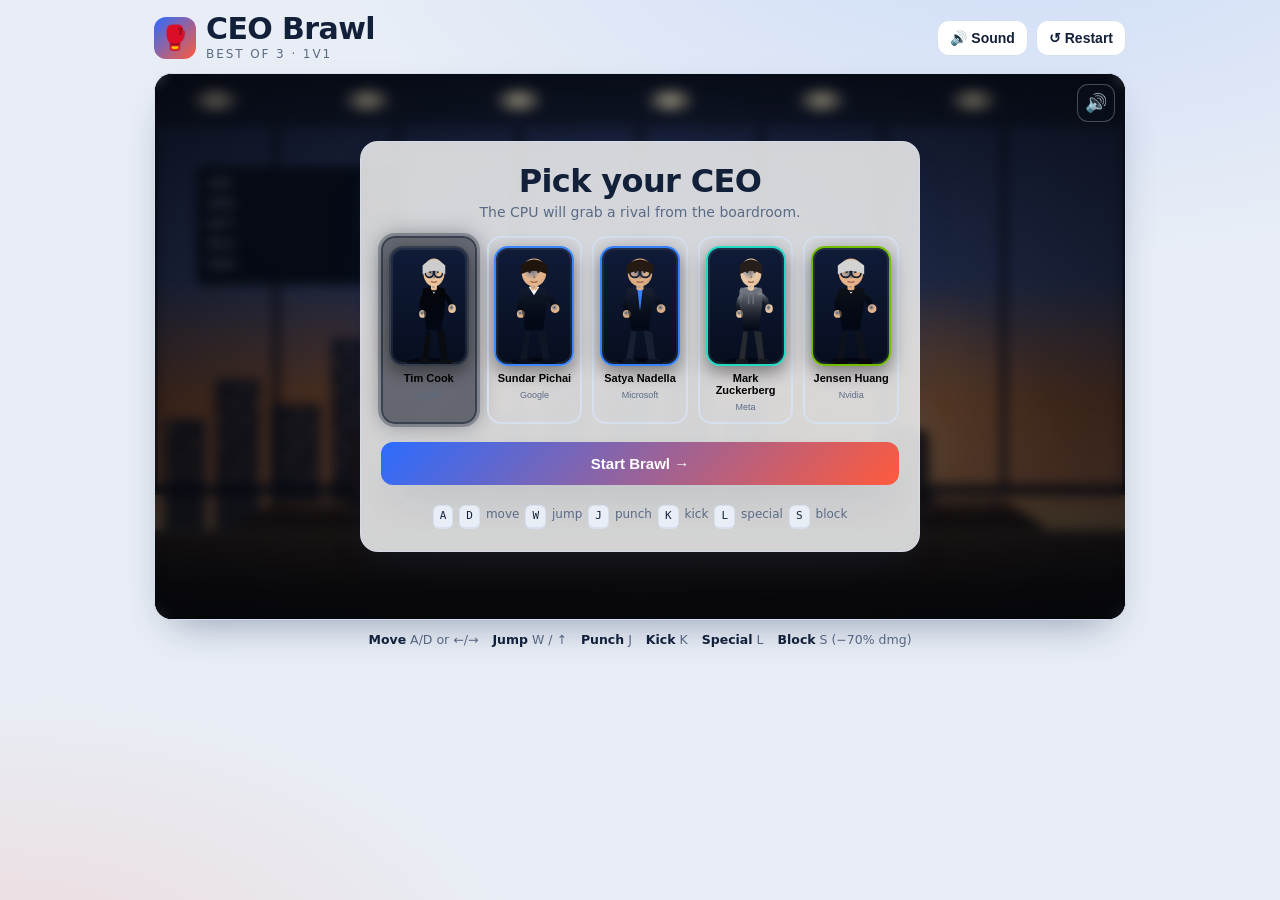
==== commit 6d23e3d2: "update ceo-brawl (asked by SgtSerotonin)" ====
--- a/ceo-brawl/index.html
+++ b/ceo-brawl/index.html
@@ -1,5 +1,5 @@
 <!DOCTYPE html>
-<!-- page-version: 1795556982 -->
+<!-- page-version: 1795557287 -->
 <html lang="en">
 <head>
 <meta charset="utf-8">
@@ -204,31 +204,51 @@
     skin:'#e8c39e', hair:'#d8d8d8', cloth:'#111318', cloth2:'#1c2029',
     photo:'https://upload.wikimedia.org/wikipedia/commons/9/9d/Tim_Cook_(2017).jpg',
     full:'https://upload.wikimedia.org/wikipedia/commons/9/9d/Tim_Cook_(2017).jpg',
-    build:{skin:'#e8c39e', hair:'#d8d8d8', suit:'#0c0d11', pants:'#0f1116', shoe:'#111318', bald:true, glasses:true}},
+    build:{skin:'#e8c39e', skinHi:'#f6dcc0', skinLo:'#c99a72', hair:'#c9c9c9', suit:'#0c0d11', suitHi:'#23262e', pants:'#0f1116', shoe:'#111318',
+      slim:true, glasses:'rect', turtleneck:true, shirt:false, tie:false, hoodie:false, openCollar:false,
+      hairStyle:'short', hairDensity:0.55, hairSides:0.35,
+      browColor:'#b8b8b8', eyeColor:'#5a4632', noseW:1.0, mouthW:1.0, cheek:0.5,
+      faceW:13, faceH:15, earSize:1.0, handScale:1.0, shoeLen:15, shoeH:7}},
   {id:'pichai', name:'Sundar Pichai', company:'Google', accent:'#4285f4', accent2:'#34a853',
     speed:7, special:'Gemini Beam', specialDesc:'Fires a multicolor beam projectile.',
     skin:'#e0b48c', hair:'#241a12', cloth:'#1a2233', cloth2:'#2a3550',
     photo:'https://upload.wikimedia.org/wikipedia/commons/1/1c/Sundar_Pichai.jpg',
     full:'https://upload.wikimedia.org/wikipedia/commons/1/1c/Sundar_Pichai.jpg',
-    build:{skin:'#e0b48c', hair:'#241a12', suit:'#1a2233', pants:'#141a28', shoe:'#0f1420', bald:false, glasses:true}},
+    build:{skin:'#e0b48c', skinHi:'#f2cfa8', skinLo:'#b98a5f', hair:'#241a12', suit:'#1a2233', suitHi:'#2c3a58', pants:'#141a28', shoe:'#0f1420',
+      slim:false, glasses:null, turtleneck:false, shirt:true, tie:false, hoodie:false, openCollar:true,
+      hairStyle:'short', hairDensity:0.9, hairSides:0.5,
+      browColor:'#241a12', eyeColor:'#3a2416', noseW:1.0, mouthW:1.0, cheek:0.6,
+      faceW:14, faceH:15, earSize:1.0, handScale:1.0, shoeLen:16, shoeH:7}},
   {id:'nadella', name:'Satya Nadella', company:'Microsoft', accent:'#3b82f6', accent2:'#2563eb',
     speed:8, special:'Cloud Surge', specialDesc:'Heals 15 HP and stuns the rival.',
     skin:'#d9ad86', hair:'#2a2018', cloth:'#20283a', cloth2:'#2f3a55',
     photo:'https://upload.wikimedia.org/wikipedia/commons/4/4a/Satya_Nadella.jpg',
     full:'https://upload.wikimedia.org/wikipedia/commons/4/4a/Satya_Nadella.jpg',
-    build:{skin:'#d9ad86', hair:'#2a2018', suit:'#20283a', pants:'#1c2436', shoe:'#141a28', bald:false, glasses:true, tie:true}},
+    build:{skin:'#d9ad86', skinHi:'#eec49e', skinLo:'#b0825a', hair:'#2a2018', suit:'#20283a', suitHi:'#33405c', pants:'#1c2436', shoe:'#141a28',
+      slim:false, glasses:'round', turtleneck:false, shirt:true, tie:true, tieColor:'#2f5fd0', hoodie:false, openCollar:false,
+      hairStyle:'short', hairDensity:0.85, hairSides:0.55,
+      browColor:'#2a2018', eyeColor:'#3a2a1c', noseW:1.05, mouthW:1.0, cheek:0.55,
+      faceW:14, faceH:15, earSize:1.0, handScale:1.0, shoeLen:16, shoeH:7}},
   {id:'zuck', name:'Mark Zuckerberg', company:'Meta', accent:'#2dd4bf', accent2:'#14b8a6',
     speed:7, special:'Hype Spam', specialDesc:'Rapid multi-hit flurry.',
     skin:'#e6c6a4', hair:'#5a4632', cloth:'#8a8f98', cloth2:'#6d727c',
     photo:'https://upload.wikimedia.org/wikipedia/commons/0/0b/Mark-Zuckerberg-2019.jpg',
     full:'https://upload.wikimedia.org/wikipedia/commons/0/0b/Mark-Zuckerberg-2019.jpg',
-    build:{skin:'#e6c6a4', hair:'#5a4632', suit:'#8a8f98', pants:'#2a2d33', shoe:'#1c1e24', bald:false, glasses:false, hoodie:true}},
+    build:{skin:'#e6c6a4', skinHi:'#f4d8b8', skinLo:'#c69a72', hair:'#2a2320', suit:'#8a8f98', suitHi:'#a4a9b2', pants:'#2a2d33', shoe:'#1c1e24',
+      slim:true, glasses:null, turtleneck:false, shirt:false, tie:false, hoodie:true, openCollar:false,
+      hairStyle:'short', hairDensity:0.8, hairSides:0.45,
+      browColor:'#2a2320', eyeColor:'#4a3a2a', noseW:0.95, mouthW:1.0, cheek:0.5,
+      faceW:13, faceH:15, earSize:1.0, handScale:0.95, shoeLen:15, shoeH:7}},
   {id:'huang', name:'Jensen Huang', company:'Nvidia', accent:'#76b900', accent2:'#5a9400',
     speed:9, special:'Green Lightning', specialDesc:'Big damage + stun.',
     skin:'#e2b48c', hair:'#9a9a9a', cloth:'#14181f', cloth2:'#20262f',
     photo:'https://upload.wikimedia.org/wikipedia/commons/0/08/Jensen_huang_stanford_2026-04-30_008_(cropped).jpg',
     full:'https://upload.wikimedia.org/wikipedia/commons/0/08/Jensen_huang_stanford_2026-04-30_008_(cropped).jpg',
-    build:{skin:'#e2b48c', hair:'#9a9a9a', suit:'#14181f', pants:'#14181f', shoe:'#0c0e12', bald:false, glasses:true, polo:true}},
+    build:{skin:'#e2b48c', skinHi:'#f0cfa8', skinLo:'#bd8f66', hair:'#cfcfcf', suit:'#14181f', suitHi:'#2a303b', pants:'#14181f', shoe:'#0c0e12',
+      slim:false, glasses:'rect', turtleneck:true, shirt:false, tie:false, hoodie:false, openCollar:false,
+      hairStyle:'short', hairDensity:0.7, hairSides:0.4,
+      browColor:'#cfcfcf', eyeColor:'#4a3a2a', noseW:1.05, mouthW:1.0, cheek:0.55,
+      faceW:14, faceH:15, earSize:1.0, handScale:1.0, shoeLen:16, shoeH:7}},
 ];
 const PUNCH_DMG = 8, KICK_DMG = 12, SPECIAL_USES = 3;
 
@@ -342,16 +362,28 @@
 
 function spriteSVG(c){
   const b=c.build, skin=b.skin, hair=b.hair, suit=b.suit, pants=b.pants, shoe=b.shoe, accent=c.accent;
-  // Full-body fighting stance: front leg forward, back leg bent, arms raised in guard
-  const hairTop = b.bald ? '' : `<path d="M-15,-104 Q0,-118 15,-104 L15,-94 Q0,-102 -15,-94 Z" fill="${hair}"/>`;
+  const slim=b.slim?0.86:1;
+  const hairTop = `<path d="M-15,-104 Q0,-118 15,-104 L15,-94 Q0,-102 -15,-94 Z" fill="${hair}"/>`;
   const glasses = b.glasses ? `<g stroke="#1a2233" stroke-width="2" fill="none"><circle cx="-6" cy="-96" r="5.5"/><circle cx="6" cy="-96" r="5.5"/><path d="M-0.5,-96 L0.5,-96"/></g>` : '';
   let extra='';
   if(b.tie) extra += `<path d="M-3,-78 L3,-78 L0,-52 Z" fill="${accent}"/><path d="M-3,-78 L3,-78 L0,-74 Z" fill="${accent}"/>`;
   if(b.hoodie) extra += `<path d="M-13,-78 Q0,-70 13,-78" fill="none" stroke="#6d727c" stroke-width="3"/><path d="M-3,-76 L-3,-60 M3,-76 L3,-60" stroke="#6d727c" stroke-width="2"/>`;
-  if(b.polo) extra += `<path d="M-4,-78 L0,-72 L4,-78" fill="none" stroke="#000" stroke-width="1.5"/>`;
+  if(b.turtleneck) extra += `<path d="M-6,-84 Q0,-88 6,-84 L6,-76 Q0,-72 -6,-76 Z" fill="${suit}"/>`;
+  if(b.openCollar) extra += `<path d="M-5,-80 L0,-72 L5,-80" fill="none" stroke="#eef2f8" stroke-width="2"/>`;
   return `<svg viewBox="-40 -124 80 132" xmlns="http://www.w3.org/2000/svg">
+    <defs>
+      <radialGradient id="sk_${c.id}" cx="42%" cy="38%" r="72%">
+        <stop offset="0%" stop-color="#ffffff" stop-opacity="0.28"/>
+        <stop offset="55%" stop-color="${skin}"/>
+        <stop offset="100%" stop-color="${skin}" stop-opacity="0.92"/>
+      </radialGradient>
+      <linearGradient id="st_${c.id}" x1="0" y1="0" x2="0" y2="1">
+        <stop offset="0%" stop-color="${suit}"/>
+        <stop offset="100%" stop-color="#000" stop-opacity="0.35"/>
+      </linearGradient>
+    </defs>
     <ellipse cx="0" cy="6" rx="26" ry="5" fill="rgba(0,0,0,.35)"/>
-    <g class="fb">
+    <g class="fb" transform="scale(${slim},1)">
       <!-- BACK LEG (bent, weight behind) -->
       <path d="M-10,-30 L-16,4 L-8,4 L-4,-28 Z" fill="${pants}"/>
       <rect x="-20" y="2" width="16" height="7" rx="3" fill="${shoe}"/>
@@ -359,18 +391,18 @@
       <path d="M4,-30 L10,4 L18,4 L14,-28 Z" fill="${pants}"/>
       <rect x="8" y="2" width="16" height="7" rx="3" fill="${shoe}"/>
       <!-- BACK ARM (guard, bent up) -->
-      <path d="M-14,-72 Q-22,-64 -18,-50 L-12,-52 Q-16,-64 -10,-70 Z" fill="${suit}"/>
-      <circle cx="-15" cy="-49" r="4.5" fill="${skin}"/>
+      <path d="M-14,-72 Q-22,-64 -18,-50 L-12,-52 Q-16,-64 -10,-70 Z" fill="url(#st_${c.id})"/>
+      <circle cx="-15" cy="-49" r="4.5" fill="url(#sk_${c.id})"/>
       <!-- TORSO (slightly leaned forward) -->
-      <path d="M-14,-78 Q-16,-76 -15,-60 L-10,-30 L10,-30 L15,-60 Q16,-76 14,-78 Q0,-82 -14,-78 Z" fill="${suit}"/>
+      <path d="M-14,-78 Q-16,-76 -15,-60 L-10,-30 L10,-30 L15,-60 Q16,-76 14,-78 Q0,-82 -14,-78 Z" fill="url(#st_${c.id})"/>
       <path d="M-4,-78 L4,-78 L0,-72 Z" fill="#eef2f8"/>
       ${extra}
       <!-- FRONT ARM (raised guard fist) -->
-      <path d="M12,-74 Q24,-70 26,-56 L20,-54 Q18,-66 8,-72 Z" fill="${suit}"/>
-      <circle cx="24" cy="-55" r="5" fill="${skin}"/>
+      <path d="M12,-74 Q24,-70 26,-56 L20,-54 Q18,-66 8,-72 Z" fill="url(#st_${c.id})"/>
+      <circle cx="24" cy="-55" r="5" fill="url(#sk_${c.id})"/>
       <!-- HEAD -->
-      <rect x="-4" y="-84" width="8" height="8" rx="2" fill="${skin}"/>
-      <ellipse cx="0" cy="-96" rx="14" ry="16" fill="${skin}"/>
+      <rect x="-4" y="-84" width="8" height="8" rx="2" fill="url(#sk_${c.id})"/>
+      <ellipse cx="0" cy="-96" rx="14" ry="16" fill="url(#sk_${c.id})"/>
       <path d="M-12,-99 Q-7,-102 -2,-99" stroke="${hair}" stroke-width="1.8" fill="none"/>
       <path d="M12,-99 Q7,-102 2,-99" stroke="${hair}" stroke-width="1.8" fill="none"/>
       <circle cx="-5" cy="-97" r="1.4" fill="#2a2018"/>
@@ -1085,6 +1117,8 @@
 /* pause when hidden */
 document.addEventListener('visibilitychange', ()=>{ last=performance.now(); });
 </script>
+
+
 
 
 
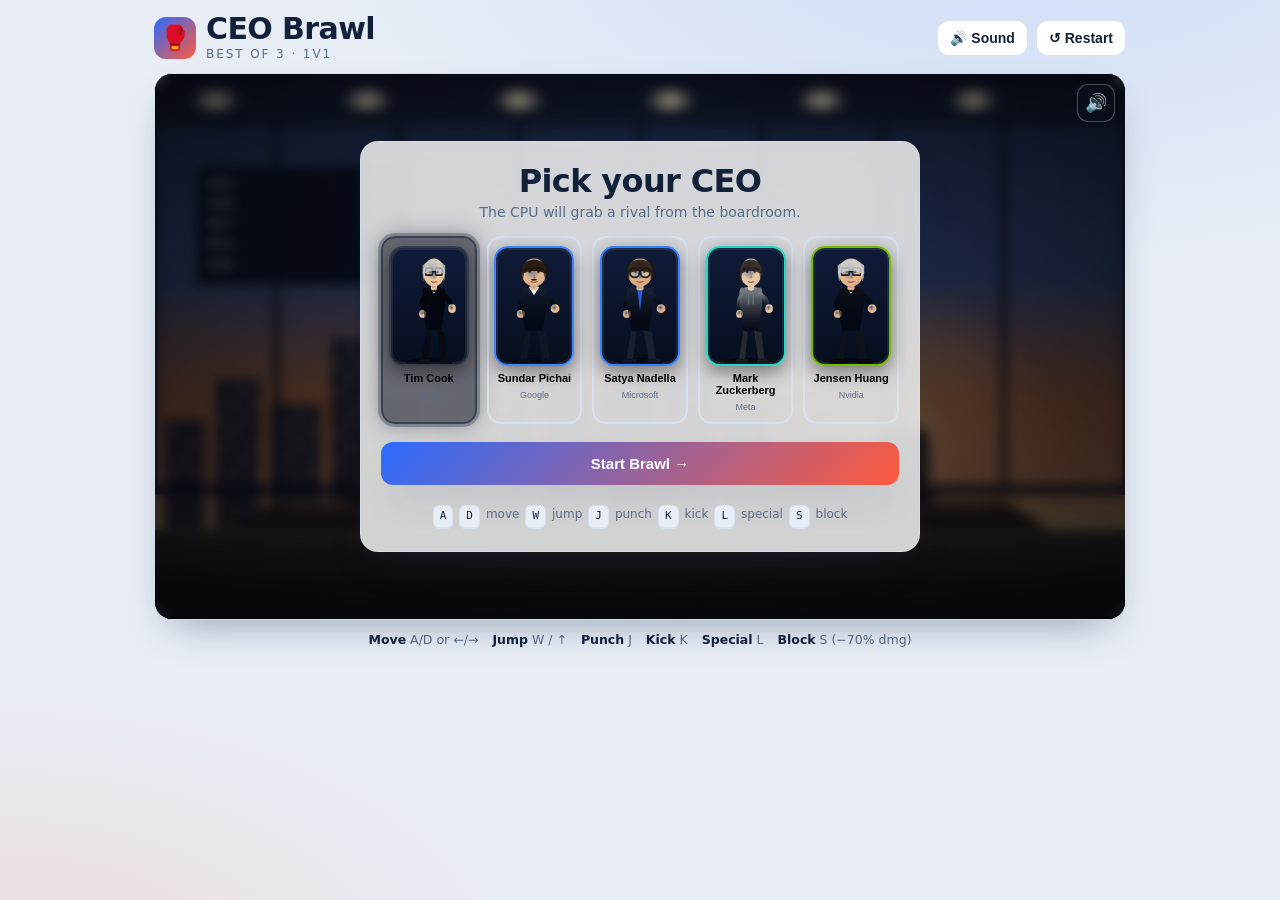
==== commit 6d7dd2a4: "update ceo-brawl (asked by SgtSerotonin)" ====
--- a/ceo-brawl/index.html
+++ b/ceo-brawl/index.html
@@ -1,5 +1,5 @@
 <!DOCTYPE html>
-<!-- page-version: 1795557287 -->
+<!-- page-version: 1795558531 -->
 <html lang="en">
 <head>
 <meta charset="utf-8">
@@ -207,7 +207,7 @@
     build:{skin:'#e8c39e', skinHi:'#f6dcc0', skinLo:'#c99a72', hair:'#c9c9c9', suit:'#0c0d11', suitHi:'#23262e', pants:'#0f1116', shoe:'#111318',
       slim:true, glasses:'rect', turtleneck:true, shirt:false, tie:false, hoodie:false, openCollar:false,
       hairStyle:'short', hairDensity:0.55, hairSides:0.35,
-      browColor:'#b8b8b8', eyeColor:'#5a4632', noseW:1.0, mouthW:1.0, cheek:0.5,
+      browColor:'#b8b8b8', eyeColor:'#5a4632', noseW:1.0, mouthW:1.0, cheek:0.5, mustache:false,
       faceW:13, faceH:15, earSize:1.0, handScale:1.0, shoeLen:15, shoeH:7}},
   {id:'pichai', name:'Sundar Pichai', company:'Google', accent:'#4285f4', accent2:'#34a853',
     speed:7, special:'Gemini Beam', specialDesc:'Fires a multicolor beam projectile.',
@@ -217,7 +217,7 @@
     build:{skin:'#e0b48c', skinHi:'#f2cfa8', skinLo:'#b98a5f', hair:'#241a12', suit:'#1a2233', suitHi:'#2c3a58', pants:'#141a28', shoe:'#0f1420',
       slim:false, glasses:null, turtleneck:false, shirt:true, tie:false, hoodie:false, openCollar:true,
       hairStyle:'short', hairDensity:0.9, hairSides:0.5,
-      browColor:'#241a12', eyeColor:'#3a2416', noseW:1.0, mouthW:1.0, cheek:0.6,
+      browColor:'#241a12', eyeColor:'#3a2416', noseW:1.0, mouthW:1.0, cheek:0.6, mustache:true,
       faceW:14, faceH:15, earSize:1.0, handScale:1.0, shoeLen:16, shoeH:7}},
   {id:'nadella', name:'Satya Nadella', company:'Microsoft', accent:'#3b82f6', accent2:'#2563eb',
     speed:8, special:'Cloud Surge', specialDesc:'Heals 15 HP and stuns the rival.',
@@ -227,7 +227,7 @@
     build:{skin:'#d9ad86', skinHi:'#eec49e', skinLo:'#b0825a', hair:'#2a2018', suit:'#20283a', suitHi:'#33405c', pants:'#1c2436', shoe:'#141a28',
       slim:false, glasses:'round', turtleneck:false, shirt:true, tie:true, tieColor:'#2f5fd0', hoodie:false, openCollar:false,
       hairStyle:'short', hairDensity:0.85, hairSides:0.55,
-      browColor:'#2a2018', eyeColor:'#3a2a1c', noseW:1.05, mouthW:1.0, cheek:0.55,
+      browColor:'#2a2018', eyeColor:'#3a2a1c', noseW:1.05, mouthW:1.0, cheek:0.55, mustache:false,
       faceW:14, faceH:15, earSize:1.0, handScale:1.0, shoeLen:16, shoeH:7}},
   {id:'zuck', name:'Mark Zuckerberg', company:'Meta', accent:'#2dd4bf', accent2:'#14b8a6',
     speed:7, special:'Hype Spam', specialDesc:'Rapid multi-hit flurry.',
@@ -237,7 +237,7 @@
     build:{skin:'#e6c6a4', skinHi:'#f4d8b8', skinLo:'#c69a72', hair:'#2a2320', suit:'#8a8f98', suitHi:'#a4a9b2', pants:'#2a2d33', shoe:'#1c1e24',
       slim:true, glasses:null, turtleneck:false, shirt:false, tie:false, hoodie:true, openCollar:false,
       hairStyle:'short', hairDensity:0.8, hairSides:0.45,
-      browColor:'#2a2320', eyeColor:'#4a3a2a', noseW:0.95, mouthW:1.0, cheek:0.5,
+      browColor:'#2a2320', eyeColor:'#4a3a2a', noseW:0.95, mouthW:1.0, cheek:0.5, mustache:false,
       faceW:13, faceH:15, earSize:1.0, handScale:0.95, shoeLen:15, shoeH:7}},
   {id:'huang', name:'Jensen Huang', company:'Nvidia', accent:'#76b900', accent2:'#5a9400',
     speed:9, special:'Green Lightning', specialDesc:'Big damage + stun.',
@@ -247,7 +247,7 @@
     build:{skin:'#e2b48c', skinHi:'#f0cfa8', skinLo:'#bd8f66', hair:'#cfcfcf', suit:'#14181f', suitHi:'#2a303b', pants:'#14181f', shoe:'#0c0e12',
       slim:false, glasses:'rect', turtleneck:true, shirt:false, tie:false, hoodie:false, openCollar:false,
       hairStyle:'short', hairDensity:0.7, hairSides:0.4,
-      browColor:'#cfcfcf', eyeColor:'#4a3a2a', noseW:1.05, mouthW:1.0, cheek:0.55,
+      browColor:'#cfcfcf', eyeColor:'#4a3a2a', noseW:1.05, mouthW:1.0, cheek:0.55, mustache:false,
       faceW:14, faceH:15, earSize:1.0, handScale:1.0, shoeLen:16, shoeH:7}},
 ];
 const PUNCH_DMG = 8, KICK_DMG = 12, SPECIAL_USES = 3;
@@ -363,13 +363,27 @@
 function spriteSVG(c){
   const b=c.build, skin=b.skin, hair=b.hair, suit=b.suit, pants=b.pants, shoe=b.shoe, accent=c.accent;
   const slim=b.slim?0.86:1;
-  const hairTop = `<path d="M-15,-104 Q0,-118 15,-104 L15,-94 Q0,-102 -15,-94 Z" fill="${hair}"/>`;
-  const glasses = b.glasses ? `<g stroke="#1a2233" stroke-width="2" fill="none"><circle cx="-6" cy="-96" r="5.5"/><circle cx="6" cy="-96" r="5.5"/><path d="M-0.5,-96 L0.5,-96"/></g>` : '';
+  // hair: density controls how much of the scalp is covered
+  const hairTop = `<path d="M-15,-104 Q0,-118 15,-104 L15,-94 Q0,-102 -15,-94 Z" fill="${hair}" opacity="${0.4+b.hairDensity*0.6}"/>`;
+  // glasses: rect vs round vs none, matching the build
+  let glasses='';
+  if(b.glasses==='rect'){
+    glasses = `<g stroke="#1a2233" stroke-width="2" fill="rgba(255,255,255,.12)"><rect x="-11" y="-101" width="9" height="8" rx="1.5"/><rect x="2" y="-101" width="9" height="8" rx="1.5"/><path d="M-2,-97 L2,-97" stroke="#1a2233" stroke-width="2" fill="none"/></g>`;
+  } else if(b.glasses==='round'){
+    glasses = `<g stroke="#1a2233" stroke-width="2" fill="rgba(255,255,255,.12)"><circle cx="-6" cy="-96" r="5.5"/><circle cx="6" cy="-96" r="5.5"/><path d="M-0.5,-96 L0.5,-96" stroke="#1a2233" stroke-width="2" fill="none"/></g>`;
+  }
   let extra='';
-  if(b.tie) extra += `<path d="M-3,-78 L3,-78 L0,-52 Z" fill="${accent}"/><path d="M-3,-78 L3,-78 L0,-74 Z" fill="${accent}"/>`;
+  // tie: use the per-character tieColor when set, else the accent
+  const tieCol = b.tieColor || accent;
+  if(b.tie) extra += `<path d="M-3,-78 L3,-78 L0,-52 Z" fill="${tieCol}"/><path d="M-3,-78 L3,-78 L0,-74 Z" fill="${tieCol}"/>`;
+  // hoodie: drawstrings + hood seam
   if(b.hoodie) extra += `<path d="M-13,-78 Q0,-70 13,-78" fill="none" stroke="#6d727c" stroke-width="3"/><path d="M-3,-76 L-3,-60 M3,-76 L3,-60" stroke="#6d727c" stroke-width="2"/>`;
+  // turtleneck collar (Cook, Huang)
   if(b.turtleneck) extra += `<path d="M-6,-84 Q0,-88 6,-84 L6,-76 Q0,-72 -6,-76 Z" fill="${suit}"/>`;
+  // open shirt collar (Pichai)
   if(b.openCollar) extra += `<path d="M-5,-80 L0,-72 L5,-80" fill="none" stroke="#eef2f8" stroke-width="2"/>`;
+  // mustache (Pichai)
+  const mustache = b.mustache ? `<path d="M-4,-88 Q0,-90 4,-88 Q0,-86 -4,-88 Z" fill="${b.browColor||hair}"/>` : '';
   return `<svg viewBox="-40 -124 80 132" xmlns="http://www.w3.org/2000/svg">
     <defs>
       <radialGradient id="sk_${c.id}" cx="42%" cy="38%" r="72%">
@@ -403,16 +417,202 @@
       <!-- HEAD -->
       <rect x="-4" y="-84" width="8" height="8" rx="2" fill="url(#sk_${c.id})"/>
       <ellipse cx="0" cy="-96" rx="14" ry="16" fill="url(#sk_${c.id})"/>
-      <path d="M-12,-99 Q-7,-102 -2,-99" stroke="${hair}" stroke-width="1.8" fill="none"/>
-      <path d="M12,-99 Q7,-102 2,-99" stroke="${hair}" stroke-width="1.8" fill="none"/>
-      <circle cx="-5" cy="-97" r="1.4" fill="#2a2018"/>
-      <circle cx="5" cy="-97" r="1.4" fill="#2a2018"/>
+      <path d="M-12,-99 Q-7,-102 -2,-99" stroke="${b.browColor||hair}" stroke-width="2" fill="none"/>
+      <path d="M12,-99 Q7,-102 2,-99" stroke="${b.browColor||hair}" stroke-width="2" fill="none"/>
+      <circle cx="-5" cy="-97" r="1.4" fill="${b.eyeColor||'#2a2018'}"/>
+      <circle cx="5" cy="-97" r="1.4" fill="${b.eyeColor||'#2a2018'}"/>
       <path d="M0,-95 L-1,-90 Q0,-89 2,-90 Z" fill="rgba(120,80,60,.5)"/>
       <path d="M-4,-86 Q0,-84 4,-86" stroke="#a06a55" stroke-width="1.4" fill="none"/>
+      ${mustache}
       ${glasses}
       ${hairTop}
+      <!-- hair sides (temples), scaled by hairSides -->
+      <path d="M-14,-100 Q-16,-92 -13,-86 L-11,-96 Z" fill="${hair}" opacity="${0.4+b.hairSides*0.6}"/>
+      <path d="M14,-100 Q16,-92 13,-86 L11,-96 Z" fill="${hair}" opacity="${0.4+b.hairSides*0.6}"/>
     </g>
   </svg>`;
+}
+
+/* ============================================================
+   DETAILED HEAD PORTRAITS
+   Each head is painted ONCE into an offscreen canvas (side-profile,
+   facing +x) with realistic skin texture, hair strands, glasses and
+   clothing collar. drawAvatar blits it in place of the flat head.
+   ============================================================ */
+const headCache = {};
+function headCanvas(c){
+  if(headCache[c.id]) return headCache[c.id];
+  const S=2, W2=170, H2=190;
+  const cv=document.createElement('canvas'); cv.width=W2*S; cv.height=H2*S;
+  const g=cv.getContext('2d'); g.scale(S,S);
+  const b=c.build, skin=b.skin, skinHi=b.skinHi, skinLo=b.skinLo, hair=b.hair, suit=b.suit;
+  const cx=86, cy=92;
+  const R=(x,y,rx,ry)=>{ g.beginPath(); g.ellipse(x,y,rx,ry,0,0,7); };
+  const L=(...p)=>{ g.beginPath(); g.moveTo(p[0],p[1]); for(let i=2;i<p.length;i+=2) g.lineTo(p[i],p[i+1]); };
+  const F=(...p)=>{ L(...p); g.closePath(); g.fill(); };
+  const ST=(...p)=>{ L(...p); g.stroke(); };
+  const P=(...p)=>{ L(...p); g.closePath(); };
+
+  // ---- neck (behind face) ----
+  const ng=g.createLinearGradient(cx-12,0,cx+16,0);
+  ng.addColorStop(0,skinLo); ng.addColorStop(0.5,skin); ng.addColorStop(1,skinHi);
+  g.fillStyle=ng; F(cx-13,cy+4, cx+15,cy+4, cx+18,cy+52, cx-9,cy+52);
+  g.fillStyle='rgba(0,0,0,.28)'; g.beginPath(); g.ellipse(cx+2,cy+10,15,7,0,0,7); g.fill();
+
+  // ---- hair BEHIND (back of head / nape) ----
+  g.fillStyle=hair;
+  R(cx-16,cy-4,20,26); g.fill();
+  g.beginPath(); g.ellipse(cx-14,cy+18,13,18,0,0,7); g.fill();
+  g.beginPath(); g.ellipse(cx-18,cy+30,8,12,0,0,7); g.fill();
+
+  // ---- FACE (side profile) ----
+  const fg=g.createRadialGradient(cx+14,cy-10,6, cx+2,cy,44);
+  fg.addColorStop(0,skinHi); fg.addColorStop(0.55,skin); fg.addColorStop(1,skinLo);
+  g.fillStyle=fg;
+  g.beginPath();
+  g.moveTo(cx-16,cy-30);
+  g.bezierCurveTo(cx+22,cy-46, cx+40,cy-24, cx+34,cy-2);
+  g.bezierCurveTo(cx+40,cy+2, cx+40,cy+8, cx+33,cy+11);
+  g.bezierCurveTo(cx+37,cy+15, cx+36,cy+21, cx+29,cy+23);
+  g.bezierCurveTo(cx+33,cy+27, cx+31,cy+32, cx+24,cy+33);
+  g.bezierCurveTo(cx+16,cy+42, cx+2,cy+44, cx-10,cy+38);
+  g.bezierCurveTo(cx-20,cy+30, cx-24,cy+10, cx-16,cy-30);
+  g.closePath(); g.fill();
+
+  // ---- skin texture: pores + fine lines ----
+  g.save();
+  g.beginPath();
+  g.moveTo(cx-16,cy-30);
+  g.bezierCurveTo(cx+22,cy-46, cx+40,cy-24, cx+34,cy-2);
+  g.bezierCurveTo(cx+40,cy+2, cx+40,cy+8, cx+33,cy+11);
+  g.bezierCurveTo(cx+37,cy+15, cx+36,cy+21, cx+29,cy+23);
+  g.bezierCurveTo(cx+33,cy+27, cx+31,cy+32, cx+24,cy+33);
+  g.bezierCurveTo(cx+16,cy+42, cx+2,cy+44, cx-10,cy+38);
+  g.bezierCurveTo(cx-20,cy+30, cx-24,cy+10, cx-16,cy-30);
+  g.closePath(); g.clip();
+  for(let i=0;i<150;i++){
+    const px=cx-20+Math.random()*60, py=cy-34+Math.random()*74;
+    g.fillStyle = Math.random()<0.5 ? 'rgba(255,255,255,.05)' : 'rgba(0,0,0,.05)';
+    g.beginPath(); g.arc(px,py,0.5+Math.random()*0.7,0,7); g.fill();
+  }
+  g.strokeStyle='rgba(0,0,0,.10)'; g.lineWidth=1;
+  g.beginPath(); g.moveTo(cx+2,cy-30); g.quadraticCurveTo(cx+6,cy-18,cx+1,cy-6); g.stroke();
+  g.beginPath(); g.moveTo(cx+16,cy-24); g.quadraticCurveTo(cx+20,cy-14,cx+15,cy-4); g.stroke();
+  g.beginPath(); g.moveTo(cx+18,cy+14); g.quadraticCurveTo(cx+24,cy+18,cx+20,cy+24); g.stroke();
+  g.restore();
+
+  // ---- lighting: cheek highlight + jaw shadow ----
+  g.save();
+  g.beginPath(); g.ellipse(cx+16,cy-4,16,20,0,0,7); g.clip();
+  const hl=g.createRadialGradient(cx+18,cy-10,2,cx+18,cy-10,26);
+  hl.addColorStop(0,'rgba(255,255,255,.28)'); hl.addColorStop(1,'rgba(255,255,255,0)');
+  g.fillStyle=hl; g.fillRect(cx-10,cy-34,60,60);
+  g.restore();
+  g.save();
+  g.beginPath(); g.ellipse(cx+2,cy+30,22,14,0,0,7); g.clip();
+  const js=g.createLinearGradient(0,cy+18,0,cy+44);
+  js.addColorStop(0,'rgba(0,0,0,0)'); js.addColorStop(1,'rgba(0,0,0,.22)');
+  g.fillStyle=js; g.fillRect(cx-20,cy+16,60,30);
+  g.restore();
+
+  // ---- EAR ----
+  g.fillStyle=skin; R(cx-13,cy+2,6,9); g.fill();
+  g.strokeStyle=skinLo; g.lineWidth=1.5; g.beginPath(); g.ellipse(cx-13,cy+2,3,5,0,0,7); g.stroke();
+
+  // ---- EYE (side profile) ----
+  g.fillStyle='#fff'; g.beginPath(); g.ellipse(cx+16,cy-8,5.5,3.4,0,0,7); g.fill();
+  g.fillStyle=b.eyeColor||'#3a2a1c'; g.beginPath(); g.arc(cx+18,cy-8,2.4,0,7); g.fill();
+  g.fillStyle='#000'; g.beginPath(); g.arc(cx+18.5,cy-8,1.1,0,7); g.fill();
+  g.fillStyle='rgba(255,255,255,.9)'; g.beginPath(); g.arc(cx+17,cy-9,0.8,0,7); g.fill();
+  g.strokeStyle='rgba(0,0,0,.55)'; g.lineWidth=1.4; g.beginPath(); g.moveTo(cx+10,cy-11); g.quadraticCurveTo(cx+16,cy-13,cx+22,cy-10); g.stroke();
+  g.strokeStyle=b.browColor||hair; g.lineWidth=2.4; g.beginPath(); g.moveTo(cx+9,cy-15); g.quadraticCurveTo(cx+16,cy-18,cx+23,cy-14); g.stroke();
+
+  // ---- NOSE (side profile) ----
+  g.fillStyle='rgba(0,0,0,.10)'; g.beginPath(); g.ellipse(cx+28,cy+2,3,4,0,0,7); g.fill();
+  g.strokeStyle='rgba(0,0,0,.35)'; g.lineWidth=1.4;
+  g.beginPath(); g.moveTo(cx+24,cy-6); g.quadraticCurveTo(cx+34,cy+2,cx+30,cy+8); g.stroke();
+  g.fillStyle='rgba(0,0,0,.25)'; g.beginPath(); g.ellipse(cx+30,cy+9,2,1.4,0,0,7); g.fill();
+
+  // ---- MOUTH ----
+  if(c.id==='cook'){
+    g.fillStyle='#8a5a4a'; g.beginPath(); g.ellipse(cx+24,cy+20,4,2.4,0,0,7); g.fill();
+    g.strokeStyle='rgba(0,0,0,.4)'; g.lineWidth=1.2; g.beginPath(); g.moveTo(cx+19,cy+20); g.quadraticCurveTo(cx+24,cy+23,cx+29,cy+20); g.stroke();
+  } else if(c.id==='pichai'){
+    g.fillStyle='#7a4a3a'; g.beginPath(); g.ellipse(cx+24,cy+20,4,2.2,0,0,7); g.fill();
+    g.strokeStyle='rgba(0,0,0,.35)'; g.lineWidth=1.2; g.beginPath(); g.moveTo(cx+20,cy+20); g.quadraticCurveTo(cx+24,cy+22,cx+28,cy+20); g.stroke();
+  } else if(c.id==='nadella'){
+    g.fillStyle='#7a4a3a'; g.beginPath(); g.ellipse(cx+24,cy+20,4.5,2.4,0,0,7); g.fill();
+    g.strokeStyle='rgba(0,0,0,.35)'; g.lineWidth=1.2; g.beginPath(); g.moveTo(cx+19,cy+20); g.quadraticCurveTo(cx+24,cy+22,cx+29,cy+20); g.stroke();
+  } else if(c.id==='zuck'){
+    g.fillStyle='#7a4a3a'; g.beginPath(); g.ellipse(cx+24,cy+20,4,2.2,0,0,7); g.fill();
+    g.strokeStyle='rgba(0,0,0,.3)'; g.lineWidth=1.2; g.beginPath(); g.moveTo(cx+20,cy+20); g.quadraticCurveTo(cx+24,cy+21,cx+28,cy+20); g.stroke();
+  } else {
+    g.fillStyle='#6a3a2a'; g.beginPath(); g.ellipse(cx+24,cy+20,4.5,2.6,0,0,7); g.fill();
+    g.strokeStyle='rgba(0,0,0,.4)'; g.lineWidth=1.4; g.beginPath(); g.moveTo(cx+19,cy+20); g.quadraticCurveTo(cx+24,cy+23,cx+29,cy+20); g.stroke();
+  }
+
+  // ---- MUSTACHE (Pichai) ----
+  if(c.id==='pichai'){
+    g.fillStyle='rgba(40,28,18,.85)';
+    g.beginPath(); g.moveTo(cx+18,cy+14); g.quadraticCurveTo(cx+24,cy+12,cx+30,cy+15); g.quadraticCurveTo(cx+24,cy+18,cx+18,cy+16); g.closePath(); g.fill();
+  }
+
+  // ---- HAIR (front, over forehead) ----
+  g.fillStyle=hair;
+  g.beginPath();
+  g.moveTo(cx-18,cy-24);
+  g.bezierCurveTo(cx-14,cy-46, cx+16,cy-50, cx+30,cy-34);
+  g.bezierCurveTo(cx+24,cy-30, cx+18,cy-30, cx+12,cy-32);
+  g.bezierCurveTo(cx+4,cy-34, cx-6,cy-30, cx-18,cy-24);
+  g.closePath(); g.fill();
+  // hair strands (light + dark)
+  g.lineWidth=1;
+  for(let i=0;i<22;i++){
+    const t=i/22;
+    const sx=cx-16+t*44, sy=cy-30-t*14+Math.sin(t*6)*3;
+    g.strokeStyle = i%2 ? 'rgba(255,255,255,.16)' : 'rgba(0,0,0,.28)';
+    g.beginPath(); g.moveTo(sx,sy); g.quadraticCurveTo(sx+3,sy+6,sx+1,sy+12); g.stroke();
+  }
+  // hair sheen
+  g.save();
+  g.beginPath(); g.ellipse(cx+2,cy-38,20,10,0,0,7); g.clip();
+  const hs=g.createRadialGradient(cx+2,cy-40,2,cx+2,cy-40,24);
+  hs.addColorStop(0,'rgba(255,255,255,.22)'); hs.addColorStop(1,'rgba(255,255,255,0)');
+  g.fillStyle=hs; g.fillRect(cx-20,cy-52,50,28);
+  g.restore();
+
+  // ---- GLASSES ----
+  if(b.glasses){
+    const gy=cy-8, gx=cx+16;
+    g.strokeStyle='#1a2233'; g.lineWidth = b.glasses==='rect'?2.4:2;
+    g.fillStyle='rgba(255,255,255,.10)';
+    if(b.glasses==='rect'){
+      g.beginPath(); g.rect(gx-8,gy-6,16,12); g.fill(); g.stroke();
+    } else {
+      g.beginPath(); g.ellipse(gx,gy,8,7,0,0,7); g.fill(); g.stroke();
+    }
+    g.beginPath(); g.moveTo(gx-8,gy-2); g.lineTo(cx-12,gy); g.stroke();
+    g.fillStyle='rgba(255,255,255,.35)'; g.beginPath(); g.ellipse(gx-3,gy-3,3,1.5,0,0,7); g.fill();
+  }
+
+  // ---- CLOTHING COLLAR (bottom) ----
+  const cg=g.createLinearGradient(0,cy+40,0,cy+62);
+  cg.addColorStop(0,suit); cg.addColorStop(1,'#000');
+  g.fillStyle=cg;
+  if(b.turtleneck){
+    F(cx-20,cy+40, cx+22,cy+40, cx+24,cy+62, cx-22,cy+62);
+    g.strokeStyle='rgba(255,255,255,.08)'; g.lineWidth=1; g.beginPath(); g.moveTo(cx-18,cy+46); g.lineTo(cx+20,cy+46); g.stroke();
+  } else if(b.hoodie){
+    g.fillStyle='#8a8f98'; F(cx-24,cy+42, cx+26,cy+42, cx+28,cy+62, cx-26,cy+62);
+    g.strokeStyle='#6d727c'; g.lineWidth=2; g.beginPath(); g.moveTo(cx-16,cy+44); g.quadraticCurveTo(cx+2,cy+52,cx+20,cy+44); g.stroke();
+  } else {
+    F(cx-24,cy+42, cx+26,cy+42, cx+28,cy+62, cx-26,cy+62);
+    g.fillStyle='#eef2f8'; g.beginPath(); g.moveTo(cx-4,cy+42); g.lineTo(cx+8,cy+42); g.lineTo(cx+2,cy+54); g.closePath(); g.fill();
+    if(b.tie){ g.fillStyle=c.accent; g.beginPath(); g.moveTo(cx-2,cy+44); g.lineTo(cx+6,cy+44); g.lineTo(cx+2,cy+58); g.closePath(); g.fill(); }
+  }
+
+  headCache[c.id]=cv;
+  return cv;
 }
 
 function buildRoster(){
@@ -917,43 +1117,9 @@
   ctx.fillStyle=skin;
   ctx.beginPath(); ctx.arc(19, -84+armLen, 7, 0, 7); ctx.fill();
 
-  // ---- HEAD ----
-  const headY=-108;
-  // neck
-  ctx.fillStyle=skin; rr(-5,-96,10,10,3); ctx.fill();
-  // face
-  ctx.fillStyle=skin;
-  ctx.beginPath(); ctx.ellipse(0,headY,17,19,0,0,7); ctx.fill();
-  // ears
-  ctx.beginPath(); ctx.arc(-16,headY,3,0,7); ctx.arc(16,headY,3,0,7); ctx.fill();
-  // hair (top)
-  if(!b.bald){
-    ctx.fillStyle=hair;
-    ctx.beginPath(); ctx.moveTo(-17,headY-2);
-    ctx.quadraticCurveTo(0,headY-24,17,headY-2);
-    ctx.quadraticCurveTo(0,headY-14,-17,headY-2); ctx.closePath(); ctx.fill();
-  }
-  // brows
-  ctx.strokeStyle=hair; ctx.lineWidth=2;
-  ctx.beginPath(); ctx.moveTo(-13,headY-6); ctx.quadraticCurveTo(-8,headY-9,-3,headY-6);
-  ctx.moveTo(13,headY-6); ctx.quadraticCurveTo(8,headY-9,3,headY-6); ctx.stroke();
-  // eyes
-  ctx.fillStyle='#fff';
-  ctx.beginPath(); ctx.ellipse(-7,headY-2,3.4,2.6,0,0,7); ctx.ellipse(7,headY-2,3.4,2.6,0,0,7); ctx.fill();
-  ctx.fillStyle='#2a2018';
-  ctx.beginPath(); ctx.arc(-7,headY-2,1.7,0,7); ctx.arc(7,headY-2,1.7,0,7); ctx.fill();
-  // nose
-  ctx.strokeStyle='rgba(120,80,60,.5)'; ctx.lineWidth=1.5;
-  ctx.beginPath(); ctx.moveTo(0,headY-1); ctx.lineTo(-1,headY+5); ctx.quadraticCurveTo(0,headY+6,2,headY+5); ctx.stroke();
-  // mouth
-  ctx.strokeStyle='#a06a55'; ctx.lineWidth=1.6;
-  ctx.beginPath(); ctx.moveTo(-5,headY+10); ctx.quadraticCurveTo(0,headY+12,5,headY+10); ctx.stroke();
-  // glasses
-  if(b.glasses){
-    ctx.strokeStyle='#1a2233'; ctx.lineWidth=2;
-    ctx.beginPath(); ctx.arc(-7,headY-2,6.5,0,7); ctx.arc(7,headY-2,6.5,0,7);
-    ctx.moveTo(-0.5,headY-2); ctx.lineTo(0.5,headY-2); ctx.stroke();
-  }
+  // ---- HEAD (detailed side-profile portrait) ----
+  const hc = headCanvas(c);
+  ctx.drawImage(hc, -42, -150, 130, 144);
 
   // blocking shield
   if(f.blocking){
@@ -1117,6 +1283,10 @@
 /* pause when hidden */
 document.addEventListener('visibilitychange', ()=>{ last=performance.now(); });
 </script>
+
+
+
+
 
 
 
